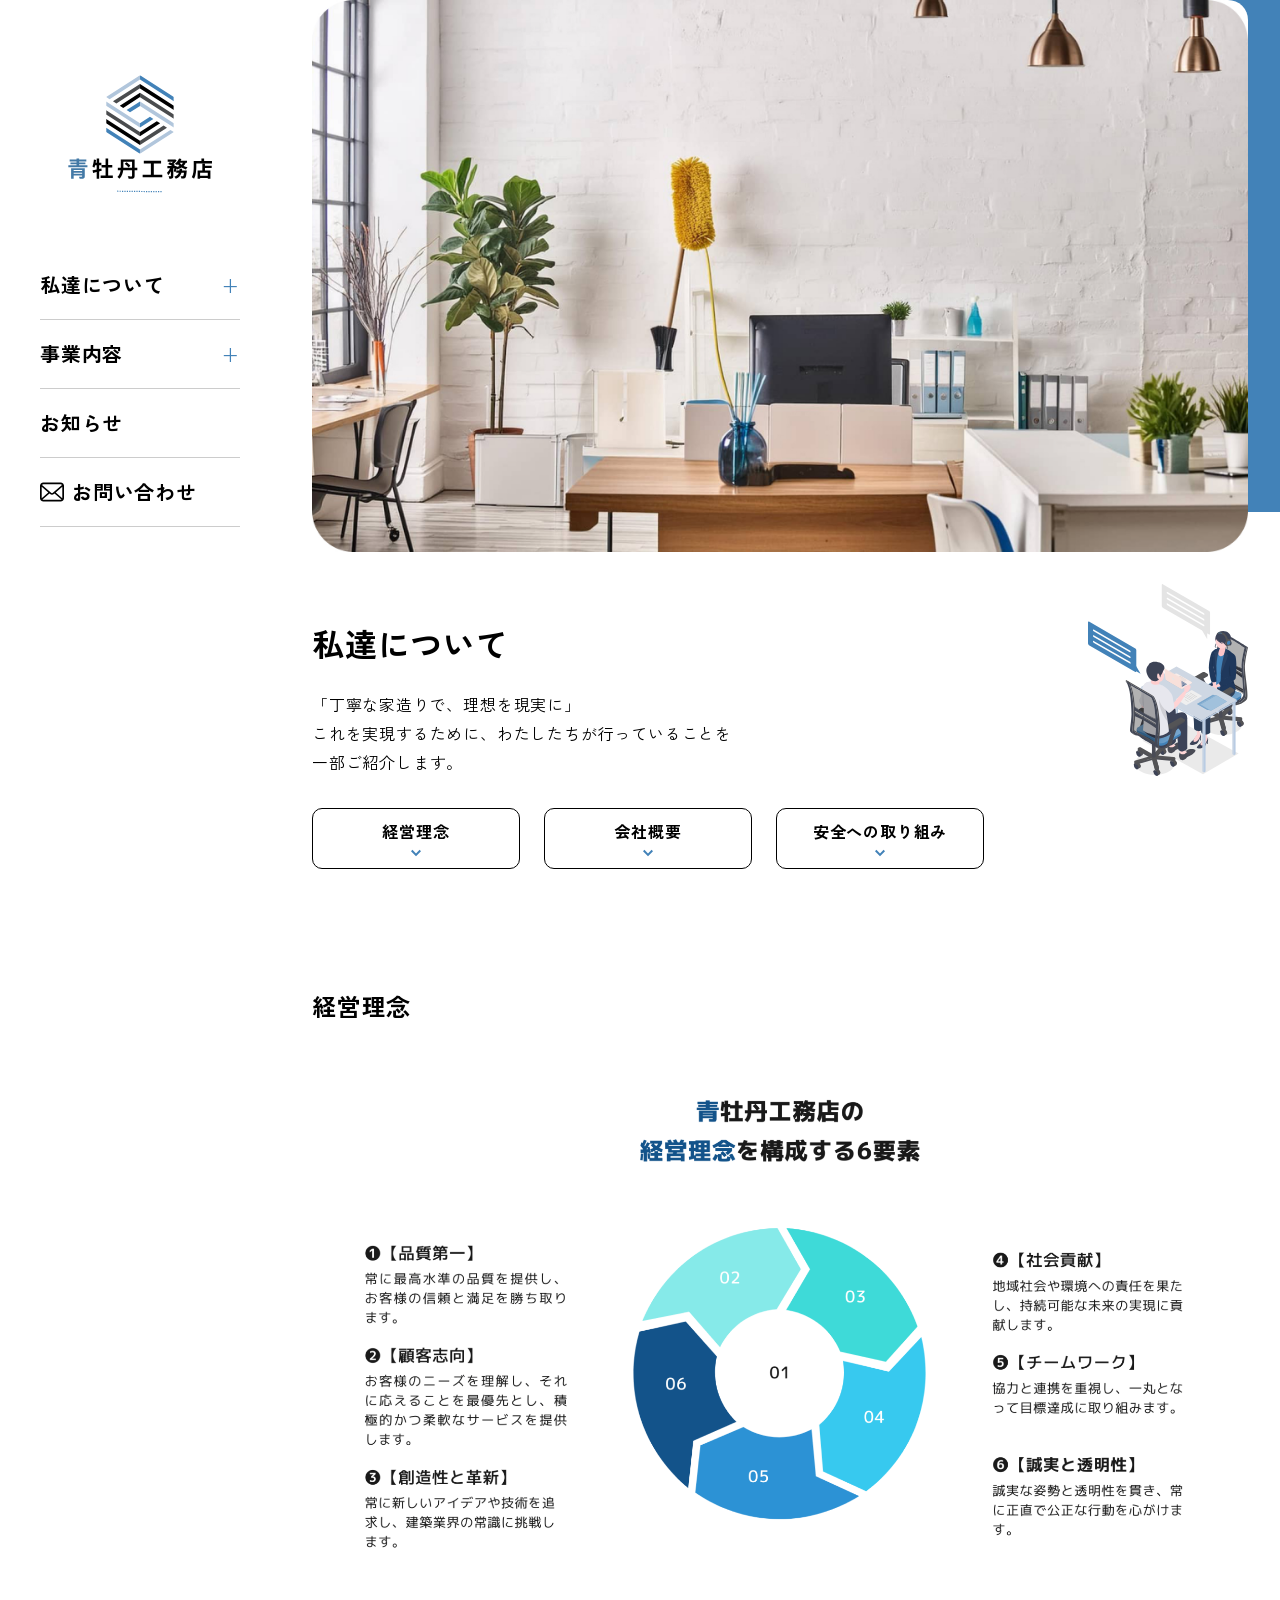
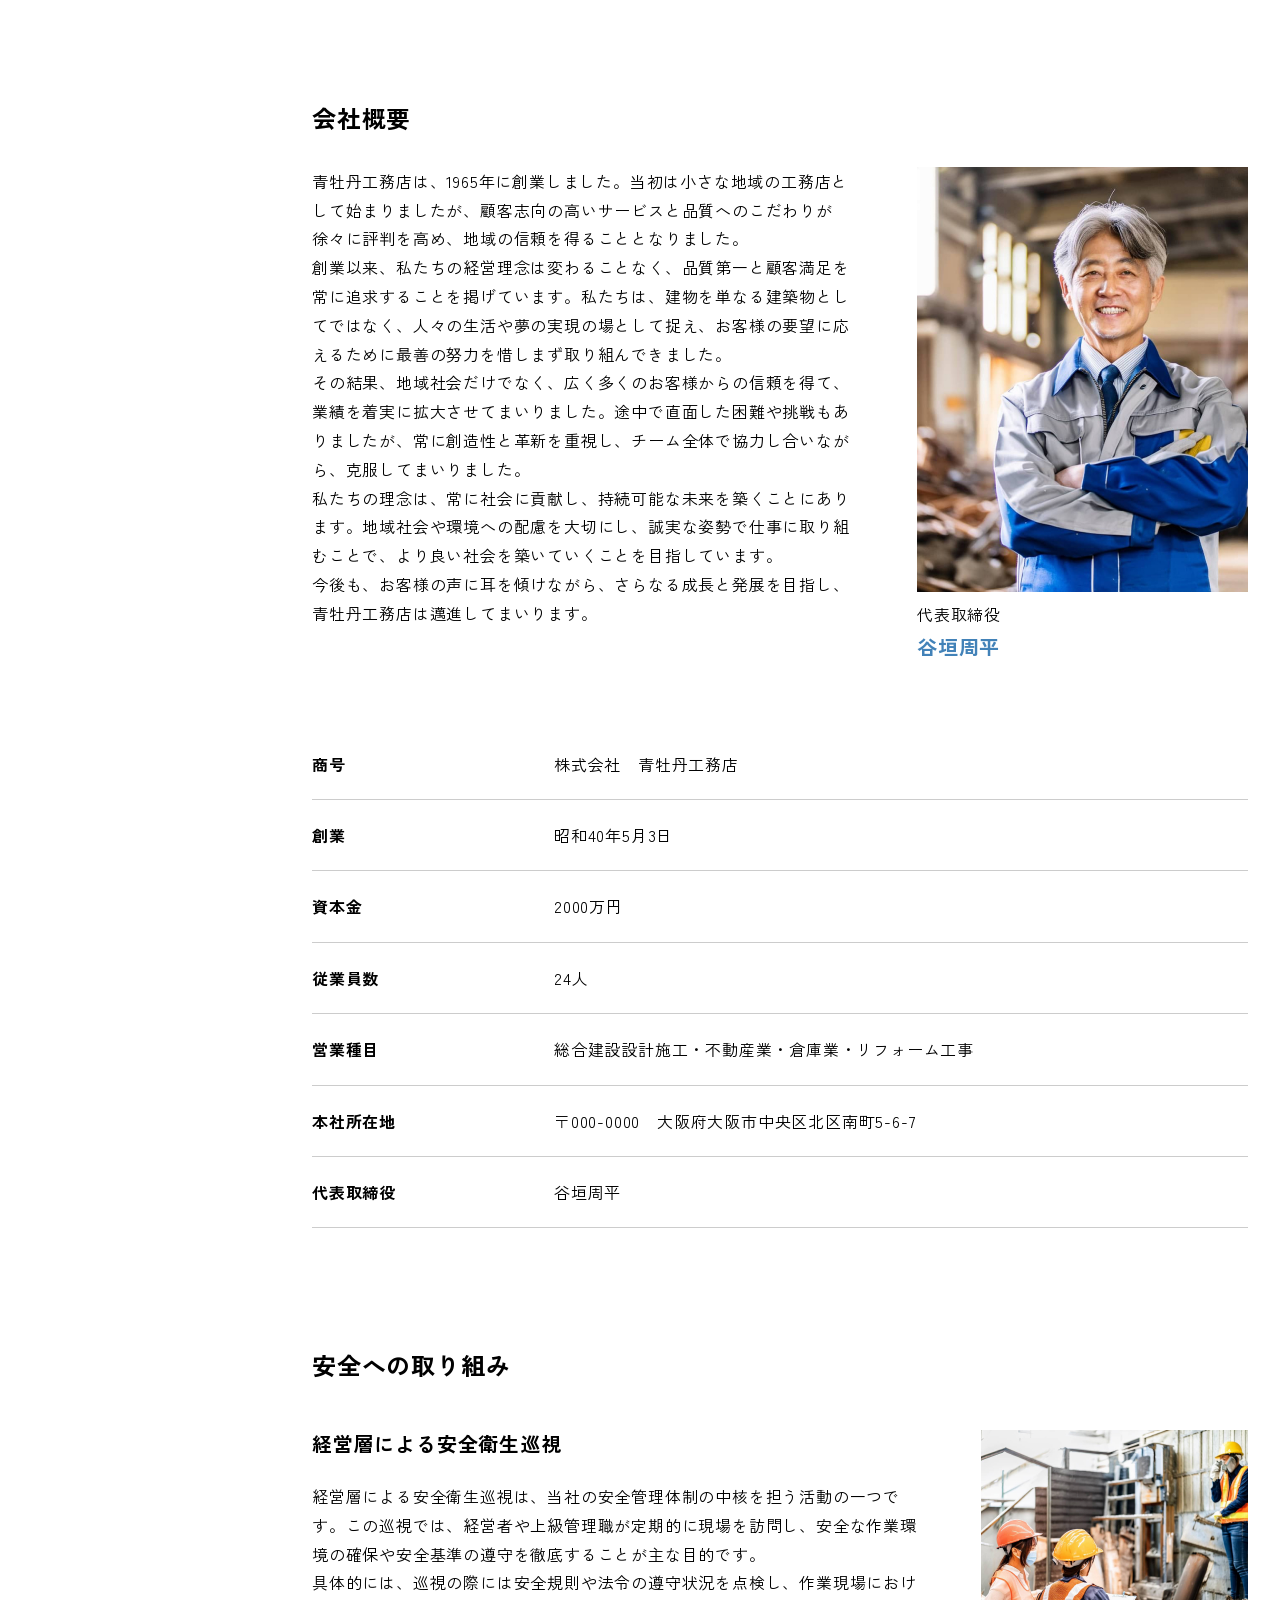
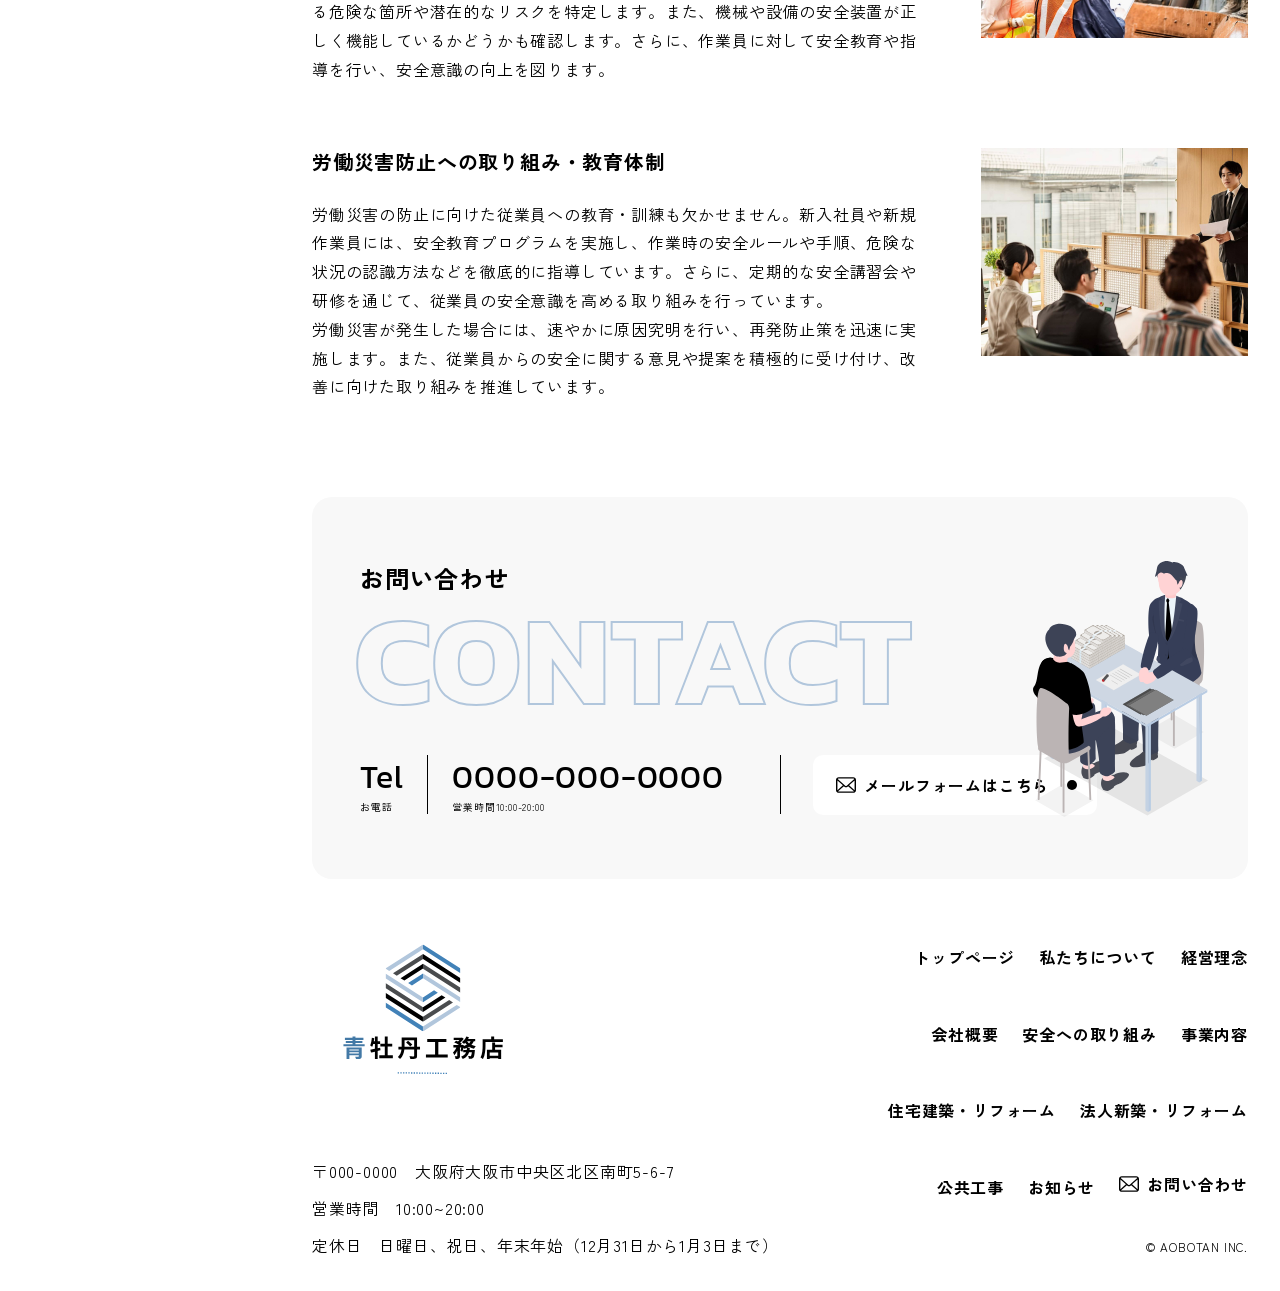
==== about/index.html @ f585ed4a "下層ページ実装: 私達について・事業内容・お問い合わせフォーム・送信完了 Co-Authored-By: Claude Fable 5 <noreply@anthropic.com>" ====
<!DOCTYPE html>
<html lang="ja">
  <head>
    <meta charset="UTF-8" />
    <meta name="viewport" content="width=device-width, initial-scale=1.0" />
    <meta name="robots" content="noindex" />
    <title>私達について | 青牡丹工務店</title>
    <meta
      name="description"
      content="青牡丹工務店の経営理念・会社概要・安全への取り組みをご紹介します。丁寧な家造りで、理想を現実にするために私たちが行っていることをお伝えします。"
    />
    <link rel="icon" href="../assets/favicon/favicon.png" />
    <link rel="preconnect" href="https://fonts.googleapis.com" />
    <link rel="preconnect" href="https://fonts.gstatic.com" crossorigin />
    <link
      href="https://fonts.googleapis.com/css2?family=Kanit:wght@400;700&family=Zen+Kaku+Gothic+New:wght@400;700&display=swap"
      rel="stylesheet"
    />
    <link rel="stylesheet" href="../css/style.css" />
    <script src="../js/main.js" defer></script>
  </head>
  <body>
    <header class="l-sidebar">
      <p class="l-sidebar__logo">
        <a href="../">
          <img src="../assets/svg/logo.svg" alt="青牡丹工務店" width="200" height="121" />
        </a>
      </p>
      <button
        class="l-sidebar__menu-button js-toggle-menu u-sp-only"
        type="button"
        aria-expanded="false"
        aria-controls="global-nav"
        aria-label="メニューを開閉する"
      >
        <span class="l-sidebar__menu-icon"></span>
      </button>
      <nav class="c-global-nav js-global-nav" id="global-nav" aria-label="サイト内ナビゲーション">
        <ul class="c-global-nav__list">
          <li class="c-global-nav__group u-sp-only">
            <a class="c-global-nav__parent" href="../">トップページ</a>
          </li>
          <li class="c-global-nav__group c-global-nav__group--has-sub">
            <a class="c-global-nav__parent" href="../about/">私達について</a>
            <ul class="c-global-nav__sub">
              <li><a class="c-global-nav__link" href="../about/#philosophy">経営理念</a></li>
              <li><a class="c-global-nav__link" href="../about/#company">会社概要</a></li>
              <li><a class="c-global-nav__link" href="../about/#safety">安全への取り組み</a></li>
            </ul>
          </li>
          <li class="c-global-nav__group c-global-nav__group--has-sub">
            <a class="c-global-nav__parent" href="../service/">事業内容</a>
            <ul class="c-global-nav__sub">
              <li><a class="c-global-nav__link" href="../service/#housing">住宅建築・リフォーム</a></li>
              <li><a class="c-global-nav__link" href="../service/#corporate">法人新築・リフォーム</a></li>
              <li><a class="c-global-nav__link" href="../service/#public">公共工事</a></li>
            </ul>
          </li>
          <li class="c-global-nav__group">
            <a class="c-global-nav__parent" href="../#news">お知らせ</a>
          </li>
          <li class="c-global-nav__group">
            <a class="c-global-nav__parent" href="../contact/">
              <img src="../assets/svg/icon-mail.svg" alt="" width="24" height="24" />
              お問い合わせ
            </a>
          </li>
        </ul>
        <p class="c-global-nav__copyright">© AOBOTAN INC.</p>
      </nav>
    </header>

    <main class="l-main">
      <div class="c-page-header">
        <div class="l-container">
          <img
            class="c-page-header__hero"
            src="../assets/img/about-hero.jpg"
            alt="観葉植物のある明るいオフィス"
            width="2240"
            height="1322"
          />
          <div class="c-heading-row u-mt-lg">
            <div>
              <h1 class="c-page-header__title">私達について</h1>
              <p class="c-page-header__lead u-max-w-md">
                「丁寧な家造りで、理想を現実に」<br />
                これを実現するために、わたしたちが行っていることを一部ご紹介します。
              </p>
            </div>
            <img
              class="c-heading-row__illust"
              src="../assets/svg/illust-hearing.svg"
              alt=""
              width="165"
              height="198"
            />
          </div>
          <ul class="c-page-header__anchors">
            <li>
              <a class="c-anchor-button" href="#philosophy">
                経営理念
                <img class="c-anchor-button__icon" src="../assets/svg/icon-arrow-down.svg" alt="" width="10" height="10" />
              </a>
            </li>
            <li>
              <a class="c-anchor-button" href="#company">
                会社概要
                <img class="c-anchor-button__icon" src="../assets/svg/icon-arrow-down.svg" alt="" width="10" height="10" />
              </a>
            </li>
            <li>
              <a class="c-anchor-button" href="#safety">
                安全への取り組み
                <img class="c-anchor-button__icon" src="../assets/svg/icon-arrow-down.svg" alt="" width="10" height="10" />
              </a>
            </li>
          </ul>
        </div>
      </div>

      <section class="l-section" id="philosophy">
        <div class="l-container">
          <h2 class="c-section-heading">
            <span class="c-section-heading__label">経営理念</span>
          </h2>
          <img
            class="u-mt-lg"
            src="../assets/img/vision.png"
            alt="青牡丹工務店の経営理念を構成する6要素: 品質第一、顧客志向、創造性と革新、社会貢献、チームワーク、誠実と透明性"
            width="1846"
            height="1038"
          />
        </div>
      </section>

      <section class="l-section" id="company">
        <div class="l-container">
          <h2 class="c-section-heading">
            <span class="c-section-heading__label">会社概要</span>
          </h2>
          <div class="c-media-text u-mt-lg">
            <div class="c-media-text__body">
              <p>
                青牡丹工務店は、1965年に創業しました。当初は小さな地域の工務店として始まりましたが、顧客志向の高いサービスと品質へのこだわりが徐々に評判を高め、地域の信頼を得ることとなりました。
              </p>
              <p>
                創業以来、私たちの経営理念は変わることなく、品質第一と顧客満足を常に追求することを掲げています。私たちは、建物を単なる建築物としてではなく、人々の生活や夢の実現の場として捉え、お客様の要望に応えるために最善の努力を惜しまず取り組んできました。
              </p>
              <p>
                その結果、地域社会だけでなく、広く多くのお客様からの信頼を得て、業績を着実に拡大させてまいりました。途中で直面した困難や挑戦もありましたが、常に創造性と革新を重視し、チーム全体で協力し合いながら、克服してまいりました。
              </p>
              <p>
                私たちの理念は、常に社会に貢献し、持続可能な未来を築くことにあります。地域社会や環境への配慮を大切にし、誠実な姿勢で仕事に取り組むことで、より良い社会を築いていくことを目指しています。
              </p>
              <p>
                今後も、お客様の声に耳を傾けながら、さらなる成長と発展を目指し、青牡丹工務店は邁進してまいります。
              </p>
            </div>
            <figure class="c-media-text__media c-media-text__media--lg">
              <img src="../assets/img/ceo.jpg" alt="作業着姿で腕を組む代表取締役" width="662" height="850" />
              <figcaption class="c-media-text__caption">
                代表取締役
                <span class="c-media-text__caption-name">谷垣周平</span>
              </figcaption>
            </figure>
          </div>
          <table class="c-info-table u-mt-2xl">
            <tbody>
              <tr>
                <th>商号</th>
                <td>株式会社　青牡丹工務店</td>
              </tr>
              <tr>
                <th>創業</th>
                <td>昭和40年5月3日</td>
              </tr>
              <tr>
                <th>資本金</th>
                <td>2000万円</td>
              </tr>
              <tr>
                <th>従業員数</th>
                <td>24人</td>
              </tr>
              <tr>
                <th>営業種目</th>
                <td>総合建設設計施工・不動産業・倉庫業・リフォーム工事</td>
              </tr>
              <tr>
                <th>本社所在地</th>
                <td>〒000-0000　大阪府大阪市中央区北区南町5-6-7</td>
              </tr>
              <tr>
                <th>代表取締役</th>
                <td>谷垣周平</td>
              </tr>
            </tbody>
          </table>
        </div>
      </section>

      <section class="l-section" id="safety">
        <div class="l-container">
          <h2 class="c-section-heading">
            <span class="c-section-heading__label">安全への取り組み</span>
          </h2>
          <div class="c-media-text u-mt-xl">
            <div class="c-media-text__body">
              <h3 class="c-media-text__title">経営層による安全衛生巡視</h3>
              <p>
                経営層による安全衛生巡視は、当社の安全管理体制の中核を担う活動の一つです。この巡視では、経営者や上級管理職が定期的に現場を訪問し、安全な作業環境の確保や安全基準の遵守を徹底することが主な目的です。
              </p>
              <p>
                具体的には、巡視の際には安全規則や法令の遵守状況を点検し、作業現場における危険な箇所や潜在的なリスクを特定します。また、機械や設備の安全装置が正しく機能しているかどうかも確認します。さらに、作業員に対して安全教育や指導を行い、安全意識の向上を図ります。
              </p>
            </div>
            <img
              class="c-media-text__media c-media-text__media--sm"
              src="../assets/img/safety01.jpg"
              alt="現場で安全確認を行う作業員たち"
              width="534"
              height="416"
            />
          </div>
          <div class="c-media-text u-mt-2xl">
            <div class="c-media-text__body">
              <h3 class="c-media-text__title">労働災害防止への取り組み・教育体制</h3>
              <p>
                労働災害の防止に向けた従業員への教育・訓練も欠かせません。新入社員や新規作業員には、安全教育プログラムを実施し、作業時の安全ルールや手順、危険な状況の認識方法などを徹底的に指導しています。さらに、定期的な安全講習会や研修を通じて、従業員の安全意識を高める取り組みを行っています。
              </p>
              <p>
                労働災害が発生した場合には、速やかに原因究明を行い、再発防止策を迅速に実施します。また、従業員からの安全に関する意見や提案を積極的に受け付け、改善に向けた取り組みを推進しています。
              </p>
            </div>
            <img
              class="c-media-text__media c-media-text__media--sm"
              src="../assets/img/safety02.jpg"
              alt="研修室で安全教育を受ける従業員"
              width="534"
              height="416"
            />
          </div>
        </div>
      </section>

      <div class="l-container u-mt-3xl">
        <section class="c-contact-banner">
          <h2 class="c-section-heading">
            <span class="c-section-heading__label">お問い合わせ</span>
            <span class="c-section-heading__en" aria-hidden="true">CONTACT</span>
          </h2>
          <div class="c-contact-banner__body">
            <div class="c-tel">
              <div class="c-tel__item">
                <span class="c-tel__label">Tel</span>
                <span class="c-tel__note">お電話</span>
              </div>
              <div class="c-tel__item">
                <a class="c-tel__number" href="tel:0000000000">0000-000-0000</a>
                <span class="c-tel__note">営業時間10:00-20:00</span>
              </div>
            </div>
            <a class="c-button c-button--mail" href="../contact/">
              <img class="c-button__icon" src="../assets/svg/icon-mail.svg" alt="" width="20" height="20" />
              メールフォームはこちら
            </a>
          </div>
          <img
            class="c-contact-banner__illust"
            src="../assets/svg/illust-financing.svg"
            alt=""
            width="175"
            height="256"
          />
        </section>
      </div>
    </main>

    <footer class="l-footer">
      <div class="l-footer__inner l-container">
        <p class="l-footer__logo">
          <a href="../">
            <img src="../assets/svg/logo.svg" alt="青牡丹工務店" width="222" height="133" />
          </a>
        </p>
        <nav class="l-footer__nav" aria-label="フッターナビゲーション">
          <ul class="c-footer-nav">
            <li><a class="c-footer-nav__link" href="../">トップページ</a></li>
            <li><a class="c-footer-nav__link" href="../about/">私たちについて</a></li>
            <li><a class="c-footer-nav__link" href="../about/#philosophy">経営理念</a></li>
            <li><a class="c-footer-nav__link" href="../about/#company">会社概要</a></li>
            <li><a class="c-footer-nav__link" href="../about/#safety">安全への取り組み</a></li>
            <li><a class="c-footer-nav__link" href="../service/">事業内容</a></li>
            <li><a class="c-footer-nav__link" href="../service/#housing">住宅建築・リフォーム</a></li>
            <li><a class="c-footer-nav__link" href="../service/#corporate">法人新築・リフォーム</a></li>
            <li><a class="c-footer-nav__link" href="../service/#public">公共工事</a></li>
            <li><a class="c-footer-nav__link" href="../#news">お知らせ</a></li>
            <li>
              <a class="c-footer-nav__link" href="../contact/">
                <img src="../assets/svg/icon-mail.svg" alt="" width="20" height="20" />
                お問い合わせ
              </a>
            </li>
          </ul>
        </nav>
        <address class="l-footer__info">
          <p>〒000-0000　大阪府大阪市中央区北区南町5-6-7</p>
          <p>営業時間　10:00~20:00</p>
          <p>定休日　日曜日、祝日、年末年始（12月31日から1月3日まで）</p>
        </address>
        <p class="l-footer__copyright"><small>© AOBOTAN INC.</small></p>
      </div>
    </footer>
  </body>
</html>
---- css/style.css ----
/* ==========================================================================
   style.css
   軽量FLOCSS: Foundation → Layout → Object(Component → Utility) の順で読み込む
   Componentファイルは実装時に追加する
   ========================================================================== */

/* Foundation */
@import url("foundation/_reset.css");
@import url("foundation/_variables.css");
@import url("foundation/_base.css");

/* Layout */
@import url("layout/_sidebar.css");
@import url("layout/_footer.css");
@import url("layout/_section.css");

/* Object: Component */
@import url("object/component/_global-nav.css");
@import url("object/component/_footer-nav.css");
@import url("object/component/_button.css");
@import url("object/component/_section-heading.css");
@import url("object/component/_heading-row.css");
@import url("object/component/_tel.css");
@import url("object/component/_contact-banner.css");
@import url("object/component/_fv.css");
@import url("object/component/_slider.css");
@import url("object/component/_service-block.css");
@import url("object/component/_tag.css");
@import url("object/component/_news-item.css");
@import url("object/component/_modal.css");
@import url("object/component/_loading.css");
@import url("object/component/_page-header.css");
@import url("object/component/_anchor-button.css");
@import url("object/component/_media-text.css");
@import url("object/component/_info-table.css");
@import url("object/component/_service-detail.css");
@import url("object/component/_works-card.css");
@import url("object/component/_step.css");
@import url("object/component/_form.css");

/* Object: Utility */
@import url("object/utility/_spacing.css");
@import url("object/utility/_text.css");
@import url("object/utility/_display.css");
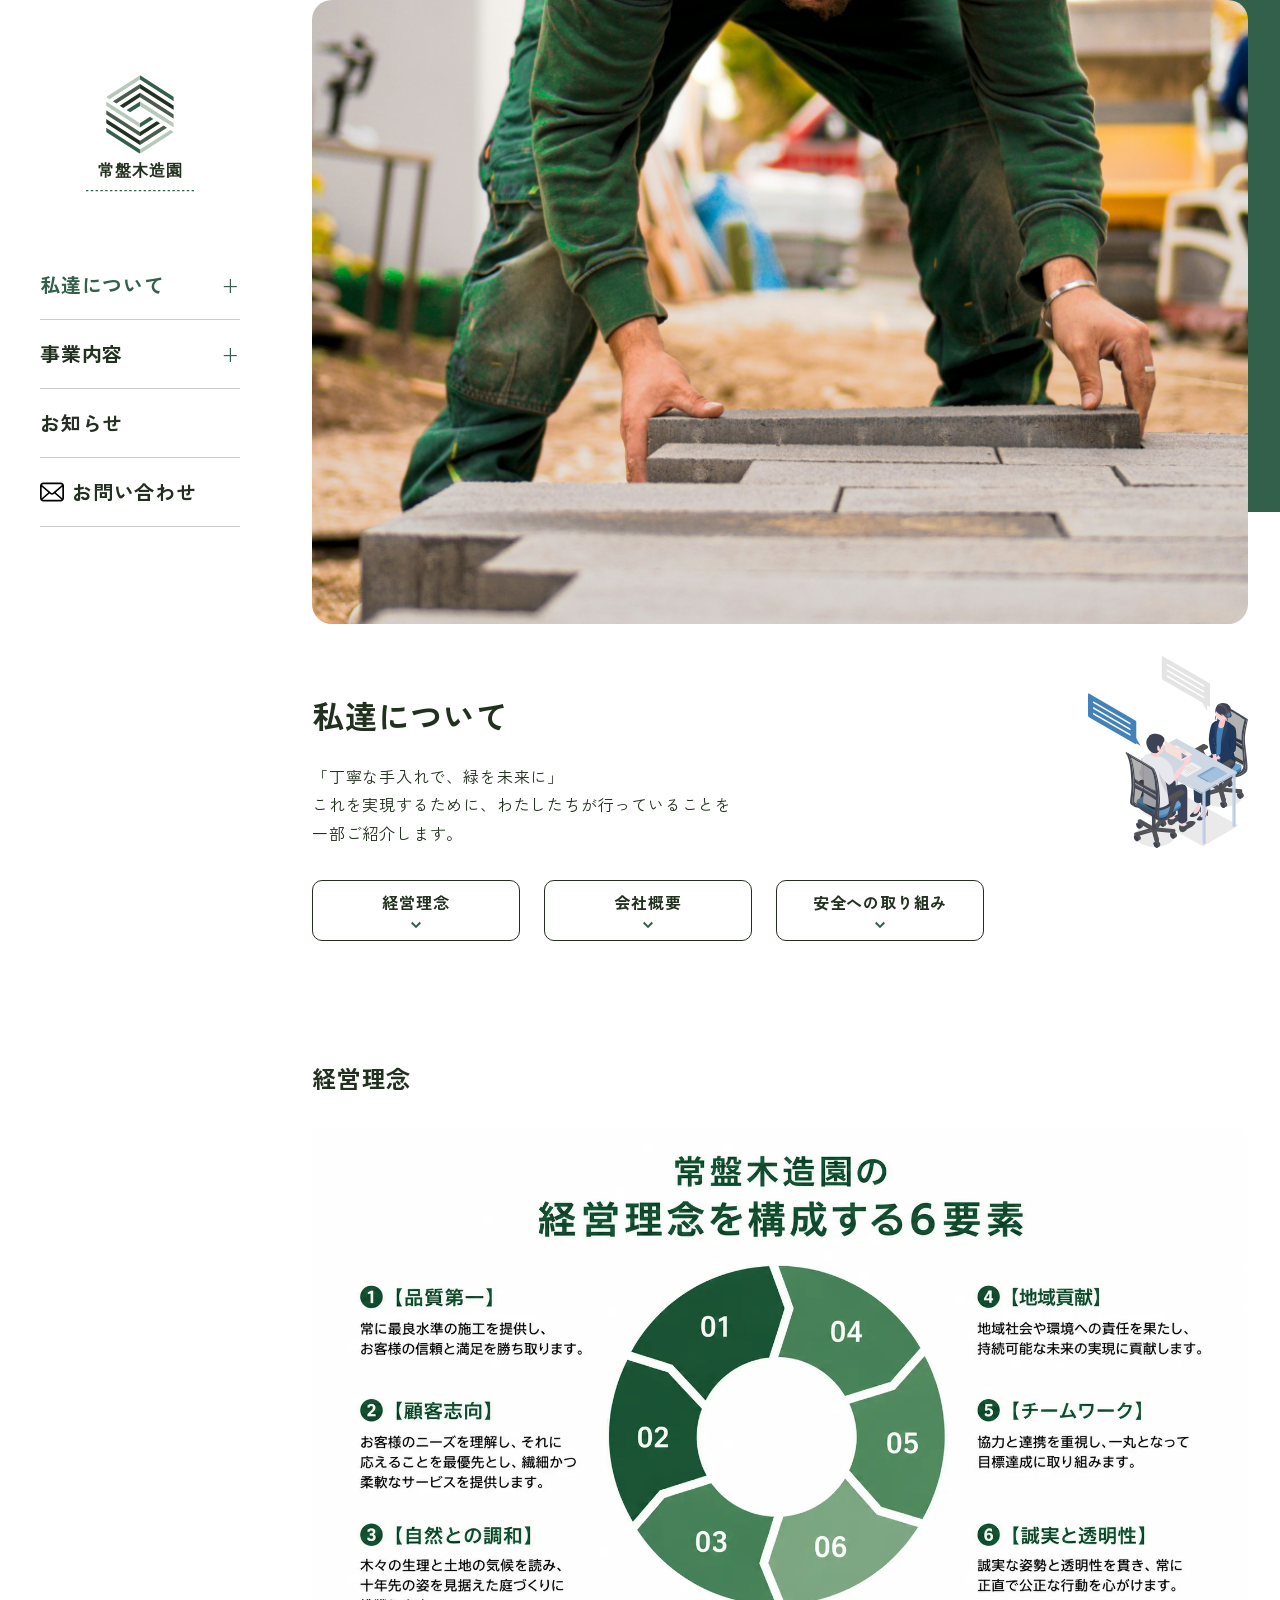
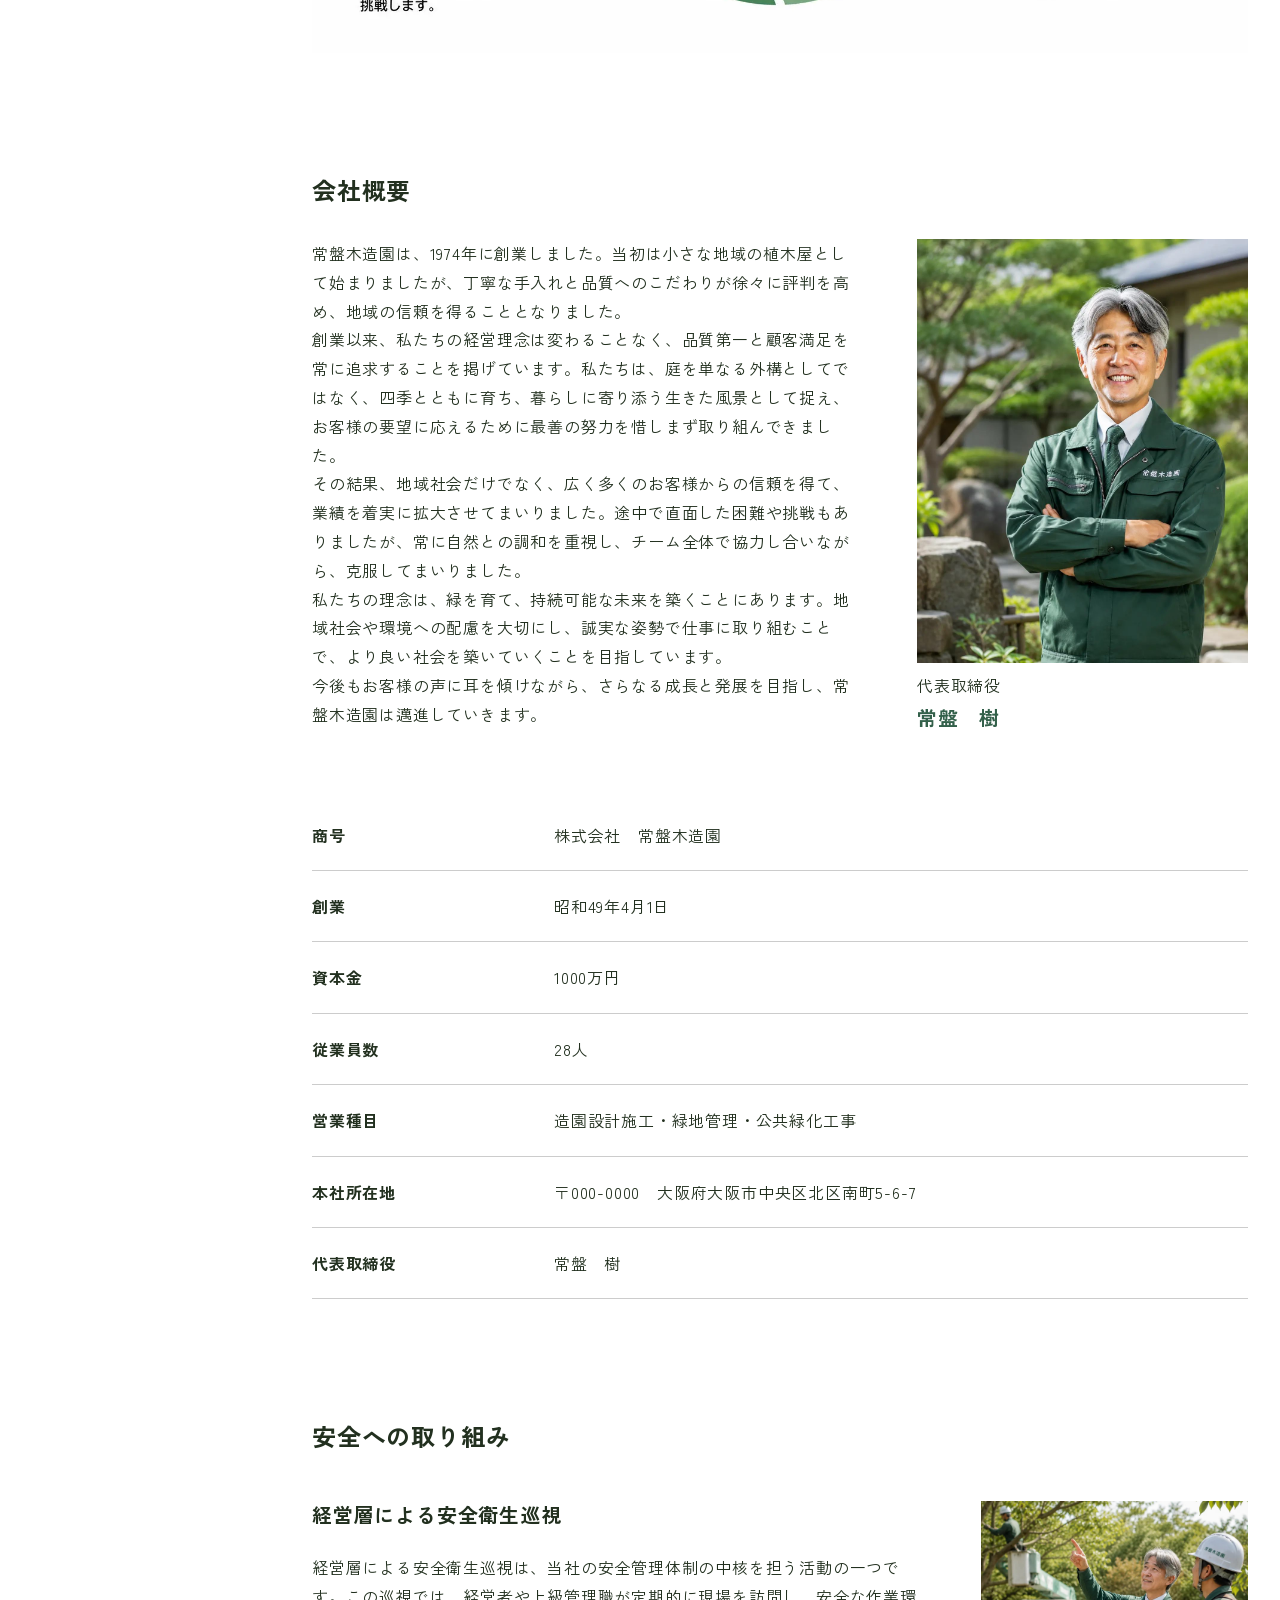
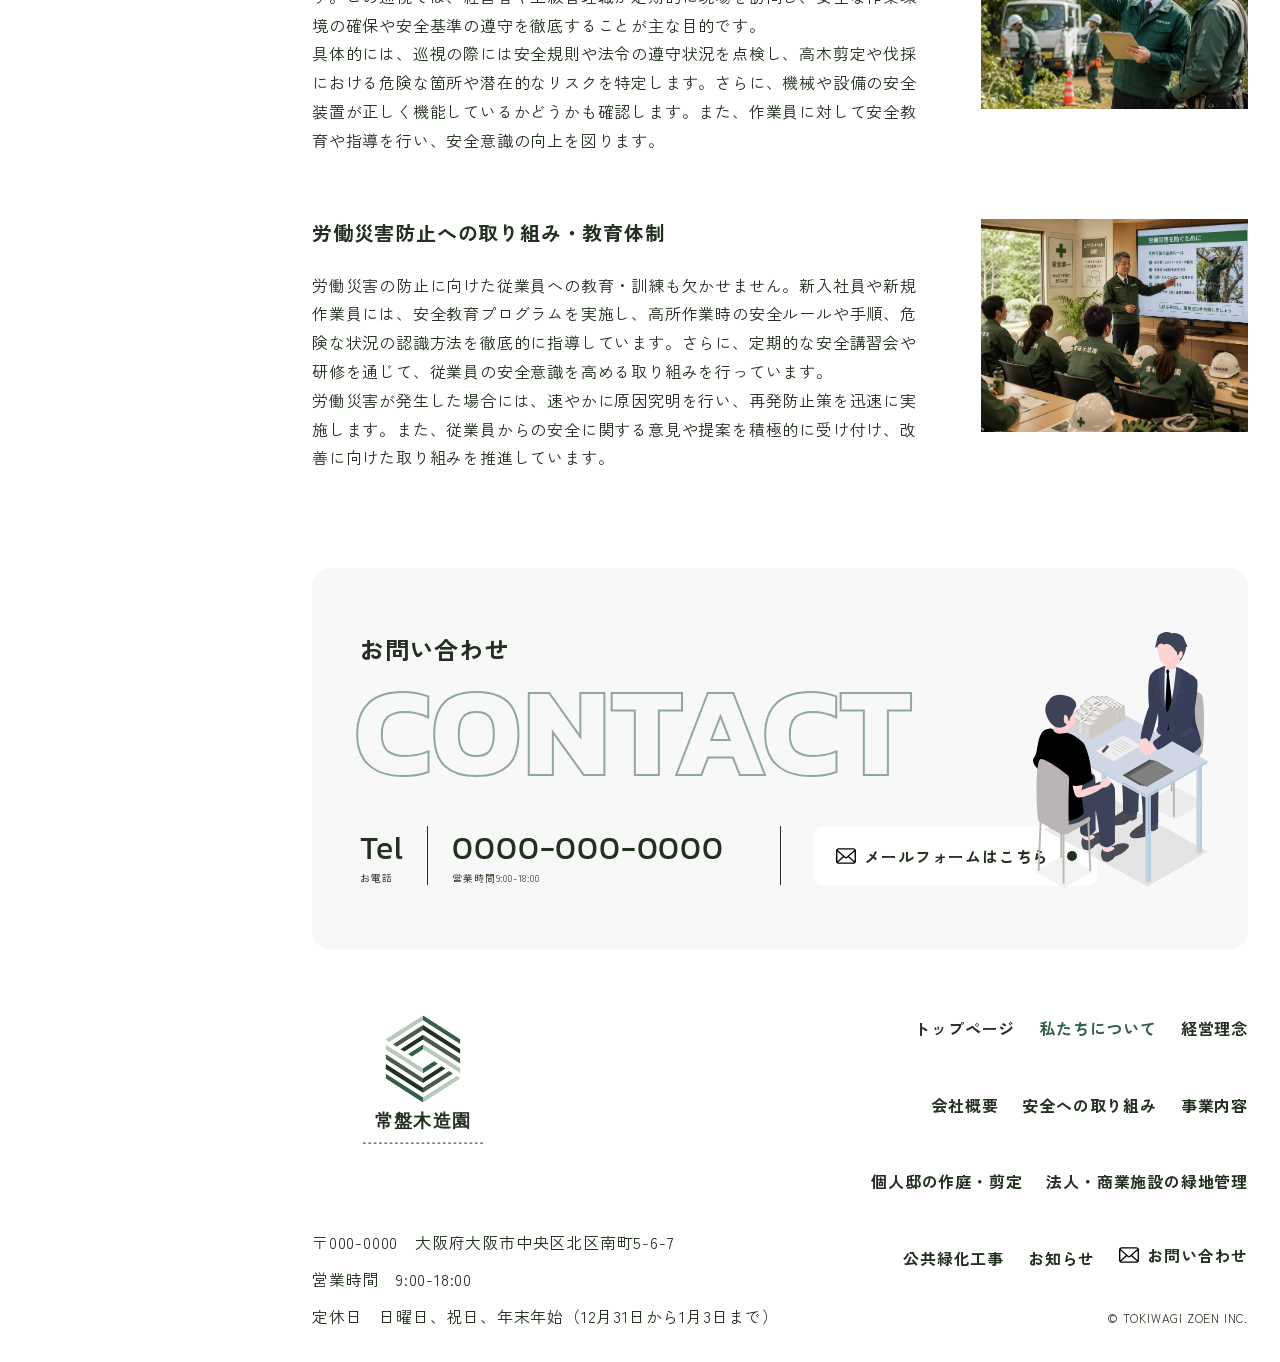
==== commit 6b5ef1cc: "造園会社サイトへのリブランド・SPナビ描画修正・Active状態対応 - コンテンツ・画像・カラートークンを工務店から造園会社(常盤木造園)向けに全面差し替え - SPハンバーガーボタンの背景描画対策" ====
--- a/about/index.html
+++ b/about/index.html
@@ -4,12 +4,13 @@
     <meta charset="UTF-8" />
     <meta name="viewport" content="width=device-width, initial-scale=1.0" />
     <meta name="robots" content="noindex" />
-    <title>私達について | 青牡丹工務店</title>
+    <title>私達について | 常盤木造園</title>
     <meta
       name="description"
-      content="青牡丹工務店の経営理念・会社概要・安全への取り組みをご紹介します。丁寧な家造りで、理想を現実にするために私たちが行っていることをお伝えします。"
+      content="常盤木造園の経営理念・会社概要・安全への取り組みをご紹介します。丁寧な手入れで、緑を未来につなぐために私たちが行っていることをお伝えします。"
     />
-    <link rel="icon" href="../assets/favicon/favicon.png" />
+    <link rel="icon" type="image/svg+xml" href="../assets/favicon/favicon.svg" />
+    <link rel="icon" type="image/png" href="../assets/favicon/favicon.png" />
     <link rel="preconnect" href="https://fonts.googleapis.com" />
     <link rel="preconnect" href="https://fonts.gstatic.com" crossorigin />
     <link
@@ -23,7 +24,7 @@
     <header class="l-sidebar">
       <p class="l-sidebar__logo">
         <a href="../">
-          <img src="../assets/svg/logo.svg" alt="青牡丹工務店" width="200" height="121" />
+          <img src="../assets/svg/logo.svg" alt="常盤木造園" width="200" height="121" />
         </a>
       </p>
       <button
@@ -41,7 +42,7 @@
             <a class="c-global-nav__parent" href="../">トップページ</a>
           </li>
           <li class="c-global-nav__group c-global-nav__group--has-sub">
-            <a class="c-global-nav__parent" href="../about/">私達について</a>
+            <a class="c-global-nav__parent" href="../about/" aria-current="page">私達について</a>
             <ul class="c-global-nav__sub">
               <li><a class="c-global-nav__link" href="../about/#philosophy">経営理念</a></li>
               <li><a class="c-global-nav__link" href="../about/#company">会社概要</a></li>
@@ -51,9 +52,9 @@
           <li class="c-global-nav__group c-global-nav__group--has-sub">
             <a class="c-global-nav__parent" href="../service/">事業内容</a>
             <ul class="c-global-nav__sub">
-              <li><a class="c-global-nav__link" href="../service/#housing">住宅建築・リフォーム</a></li>
-              <li><a class="c-global-nav__link" href="../service/#corporate">法人新築・リフォーム</a></li>
-              <li><a class="c-global-nav__link" href="../service/#public">公共工事</a></li>
+              <li><a class="c-global-nav__link" href="../service/#housing">個人邸の作庭・剪定</a></li>
+              <li><a class="c-global-nav__link" href="../service/#corporate">法人・商業施設の緑地管理</a></li>
+              <li><a class="c-global-nav__link" href="../service/#public">公共緑化工事</a></li>
             </ul>
           </li>
           <li class="c-global-nav__group">
@@ -66,7 +67,7 @@
             </a>
           </li>
         </ul>
-        <p class="c-global-nav__copyright">© AOBOTAN INC.</p>
+        <p class="c-global-nav__copyright">© TOKIWAGI ZOEN INC.</p>
       </nav>
     </header>
 
@@ -76,7 +77,7 @@
           <img
             class="c-page-header__hero"
             src="../assets/img/about-hero.jpg"
-            alt="観葉植物のある明るいオフィス"
+            alt="緑豊かな庭園を見上げる庭師"
             width="2240"
             height="1322"
           />
@@ -84,7 +85,7 @@
             <div>
               <h1 class="c-page-header__title">私達について</h1>
               <p class="c-page-header__lead u-max-w-md">
-                「丁寧な家造りで、理想を現実に」<br />
+                「丁寧な手入れで、緑を未来に」<br />
                 これを実現するために、わたしたちが行っていることを一部ご紹介します。
               </p>
             </div>
@@ -127,7 +128,7 @@
           <img
             class="u-mt-lg"
             src="../assets/img/vision.png"
-            alt="青牡丹工務店の経営理念を構成する6要素: 品質第一、顧客志向、創造性と革新、社会貢献、チームワーク、誠実と透明性"
+            alt="常盤木造園の経営理念を構成する6要素: 品質第一、顧客志向、自然との調和、地域貢献、チームワーク、誠実と透明性"
             width="1846"
             height="1038"
           />
@@ -142,26 +143,26 @@
           <div class="c-media-text u-mt-lg">
             <div class="c-media-text__body">
               <p>
-                青牡丹工務店は、1965年に創業しました。当初は小さな地域の工務店として始まりましたが、顧客志向の高いサービスと品質へのこだわりが徐々に評判を高め、地域の信頼を得ることとなりました。
-              </p>
-              <p>
-                創業以来、私たちの経営理念は変わることなく、品質第一と顧客満足を常に追求することを掲げています。私たちは、建物を単なる建築物としてではなく、人々の生活や夢の実現の場として捉え、お客様の要望に応えるために最善の努力を惜しまず取り組んできました。
-              </p>
-              <p>
-                その結果、地域社会だけでなく、広く多くのお客様からの信頼を得て、業績を着実に拡大させてまいりました。途中で直面した困難や挑戦もありましたが、常に創造性と革新を重視し、チーム全体で協力し合いながら、克服してまいりました。
-              </p>
-              <p>
-                私たちの理念は、常に社会に貢献し、持続可能な未来を築くことにあります。地域社会や環境への配慮を大切にし、誠実な姿勢で仕事に取り組むことで、より良い社会を築いていくことを目指しています。
-              </p>
-              <p>
-                今後も、お客様の声に耳を傾けながら、さらなる成長と発展を目指し、青牡丹工務店は邁進してまいります。
+                常盤木造園は、1974年に創業しました。当初は小さな地域の植木屋として始まりましたが、丁寧な手入れと品質へのこだわりが徐々に評判を高め、地域の信頼を得ることとなりました。
+              </p>
+              <p>
+                創業以来、私たちの経営理念は変わることなく、品質第一と顧客満足を常に追求することを掲げています。私たちは、庭を単なる外構としてではなく、四季とともに育ち、暮らしに寄り添う生きた風景として捉え、お客様の要望に応えるために最善の努力を惜しまず取り組んできました。
+              </p>
+              <p>
+                その結果、地域社会だけでなく、広く多くのお客様からの信頼を得て、業績を着実に拡大させてまいりました。途中で直面した困難や挑戦もありましたが、常に自然との調和を重視し、チーム全体で協力し合いながら、克服してまいりました。
+              </p>
+              <p>
+                私たちの理念は、緑を育て、持続可能な未来を築くことにあります。地域社会や環境への配慮を大切にし、誠実な姿勢で仕事に取り組むことで、より良い社会を築いていくことを目指しています。
+              </p>
+              <p>
+                今後もお客様の声に耳を傾けながら、さらなる成長と発展を目指し、常盤木造園は邁進していきます。
               </p>
             </div>
             <figure class="c-media-text__media c-media-text__media--lg">
               <img src="../assets/img/ceo.jpg" alt="作業着姿で腕を組む代表取締役" width="662" height="850" />
               <figcaption class="c-media-text__caption">
                 代表取締役
-                <span class="c-media-text__caption-name">谷垣周平</span>
+                <span class="c-media-text__caption-name">常盤　樹</span>
               </figcaption>
             </figure>
           </div>
@@ -169,23 +170,23 @@
             <tbody>
               <tr>
                 <th>商号</th>
-                <td>株式会社　青牡丹工務店</td>
+                <td>株式会社　常盤木造園</td>
               </tr>
               <tr>
                 <th>創業</th>
-                <td>昭和40年5月3日</td>
+                <td>昭和49年4月1日</td>
               </tr>
               <tr>
                 <th>資本金</th>
-                <td>2000万円</td>
+                <td>1000万円</td>
               </tr>
               <tr>
                 <th>従業員数</th>
-                <td>24人</td>
+                <td>28人</td>
               </tr>
               <tr>
                 <th>営業種目</th>
-                <td>総合建設設計施工・不動産業・倉庫業・リフォーム工事</td>
+                <td>造園設計施工・緑地管理・公共緑化工事</td>
               </tr>
               <tr>
                 <th>本社所在地</th>
@@ -193,7 +194,7 @@
               </tr>
               <tr>
                 <th>代表取締役</th>
-                <td>谷垣周平</td>
+                <td>常盤　樹</td>
               </tr>
             </tbody>
           </table>
@@ -212,7 +213,7 @@
                 経営層による安全衛生巡視は、当社の安全管理体制の中核を担う活動の一つです。この巡視では、経営者や上級管理職が定期的に現場を訪問し、安全な作業環境の確保や安全基準の遵守を徹底することが主な目的です。
               </p>
               <p>
-                具体的には、巡視の際には安全規則や法令の遵守状況を点検し、作業現場における危険な箇所や潜在的なリスクを特定します。また、機械や設備の安全装置が正しく機能しているかどうかも確認します。さらに、作業員に対して安全教育や指導を行い、安全意識の向上を図ります。
+                具体的には、巡視の際には安全規則や法令の遵守状況を点検し、高木剪定や伐採における危険な箇所や潜在的なリスクを特定します。さらに、機械や設備の安全装置が正しく機能しているかどうかも確認します。また、作業員に対して安全教育や指導を行い、安全意識の向上を図ります。
               </p>
             </div>
             <img
@@ -227,7 +228,7 @@
             <div class="c-media-text__body">
               <h3 class="c-media-text__title">労働災害防止への取り組み・教育体制</h3>
               <p>
-                労働災害の防止に向けた従業員への教育・訓練も欠かせません。新入社員や新規作業員には、安全教育プログラムを実施し、作業時の安全ルールや手順、危険な状況の認識方法などを徹底的に指導しています。さらに、定期的な安全講習会や研修を通じて、従業員の安全意識を高める取り組みを行っています。
+                労働災害の防止に向けた従業員への教育・訓練も欠かせません。新入社員や新規作業員には、安全教育プログラムを実施し、高所作業時の安全ルールや手順、危険な状況の認識方法を徹底的に指導しています。さらに、定期的な安全講習会や研修を通じて、従業員の安全意識を高める取り組みを行っています。
               </p>
               <p>
                 労働災害が発生した場合には、速やかに原因究明を行い、再発防止策を迅速に実施します。また、従業員からの安全に関する意見や提案を積極的に受け付け、改善に向けた取り組みを推進しています。
@@ -258,7 +259,7 @@
               </div>
               <div class="c-tel__item">
                 <a class="c-tel__number" href="tel:0000000000">0000-000-0000</a>
-                <span class="c-tel__note">営業時間10:00-20:00</span>
+                <span class="c-tel__note">営業時間9:00-18:00</span>
               </div>
             </div>
             <a class="c-button c-button--mail" href="../contact/">
@@ -281,20 +282,20 @@
       <div class="l-footer__inner l-container">
         <p class="l-footer__logo">
           <a href="../">
-            <img src="../assets/svg/logo.svg" alt="青牡丹工務店" width="222" height="133" />
+            <img src="../assets/svg/logo.svg" alt="常盤木造園" width="222" height="133" />
           </a>
         </p>
         <nav class="l-footer__nav" aria-label="フッターナビゲーション">
           <ul class="c-footer-nav">
             <li><a class="c-footer-nav__link" href="../">トップページ</a></li>
-            <li><a class="c-footer-nav__link" href="../about/">私たちについて</a></li>
+            <li><a class="c-footer-nav__link" href="../about/" aria-current="page">私たちについて</a></li>
             <li><a class="c-footer-nav__link" href="../about/#philosophy">経営理念</a></li>
             <li><a class="c-footer-nav__link" href="../about/#company">会社概要</a></li>
             <li><a class="c-footer-nav__link" href="../about/#safety">安全への取り組み</a></li>
             <li><a class="c-footer-nav__link" href="../service/">事業内容</a></li>
-            <li><a class="c-footer-nav__link" href="../service/#housing">住宅建築・リフォーム</a></li>
-            <li><a class="c-footer-nav__link" href="../service/#corporate">法人新築・リフォーム</a></li>
-            <li><a class="c-footer-nav__link" href="../service/#public">公共工事</a></li>
+            <li><a class="c-footer-nav__link" href="../service/#housing">個人邸の作庭・剪定</a></li>
+            <li><a class="c-footer-nav__link" href="../service/#corporate">法人・商業施設の緑地管理</a></li>
+            <li><a class="c-footer-nav__link" href="../service/#public">公共緑化工事</a></li>
             <li><a class="c-footer-nav__link" href="../#news">お知らせ</a></li>
             <li>
               <a class="c-footer-nav__link" href="../contact/">
@@ -306,10 +307,10 @@
         </nav>
         <address class="l-footer__info">
           <p>〒000-0000　大阪府大阪市中央区北区南町5-6-7</p>
-          <p>営業時間　10:00~20:00</p>
+          <p>営業時間　9:00-18:00</p>
           <p>定休日　日曜日、祝日、年末年始（12月31日から1月3日まで）</p>
         </address>
-        <p class="l-footer__copyright"><small>© AOBOTAN INC.</small></p>
+        <p class="l-footer__copyright"><small>© TOKIWAGI ZOEN INC.</small></p>
       </div>
     </footer>
   </body>
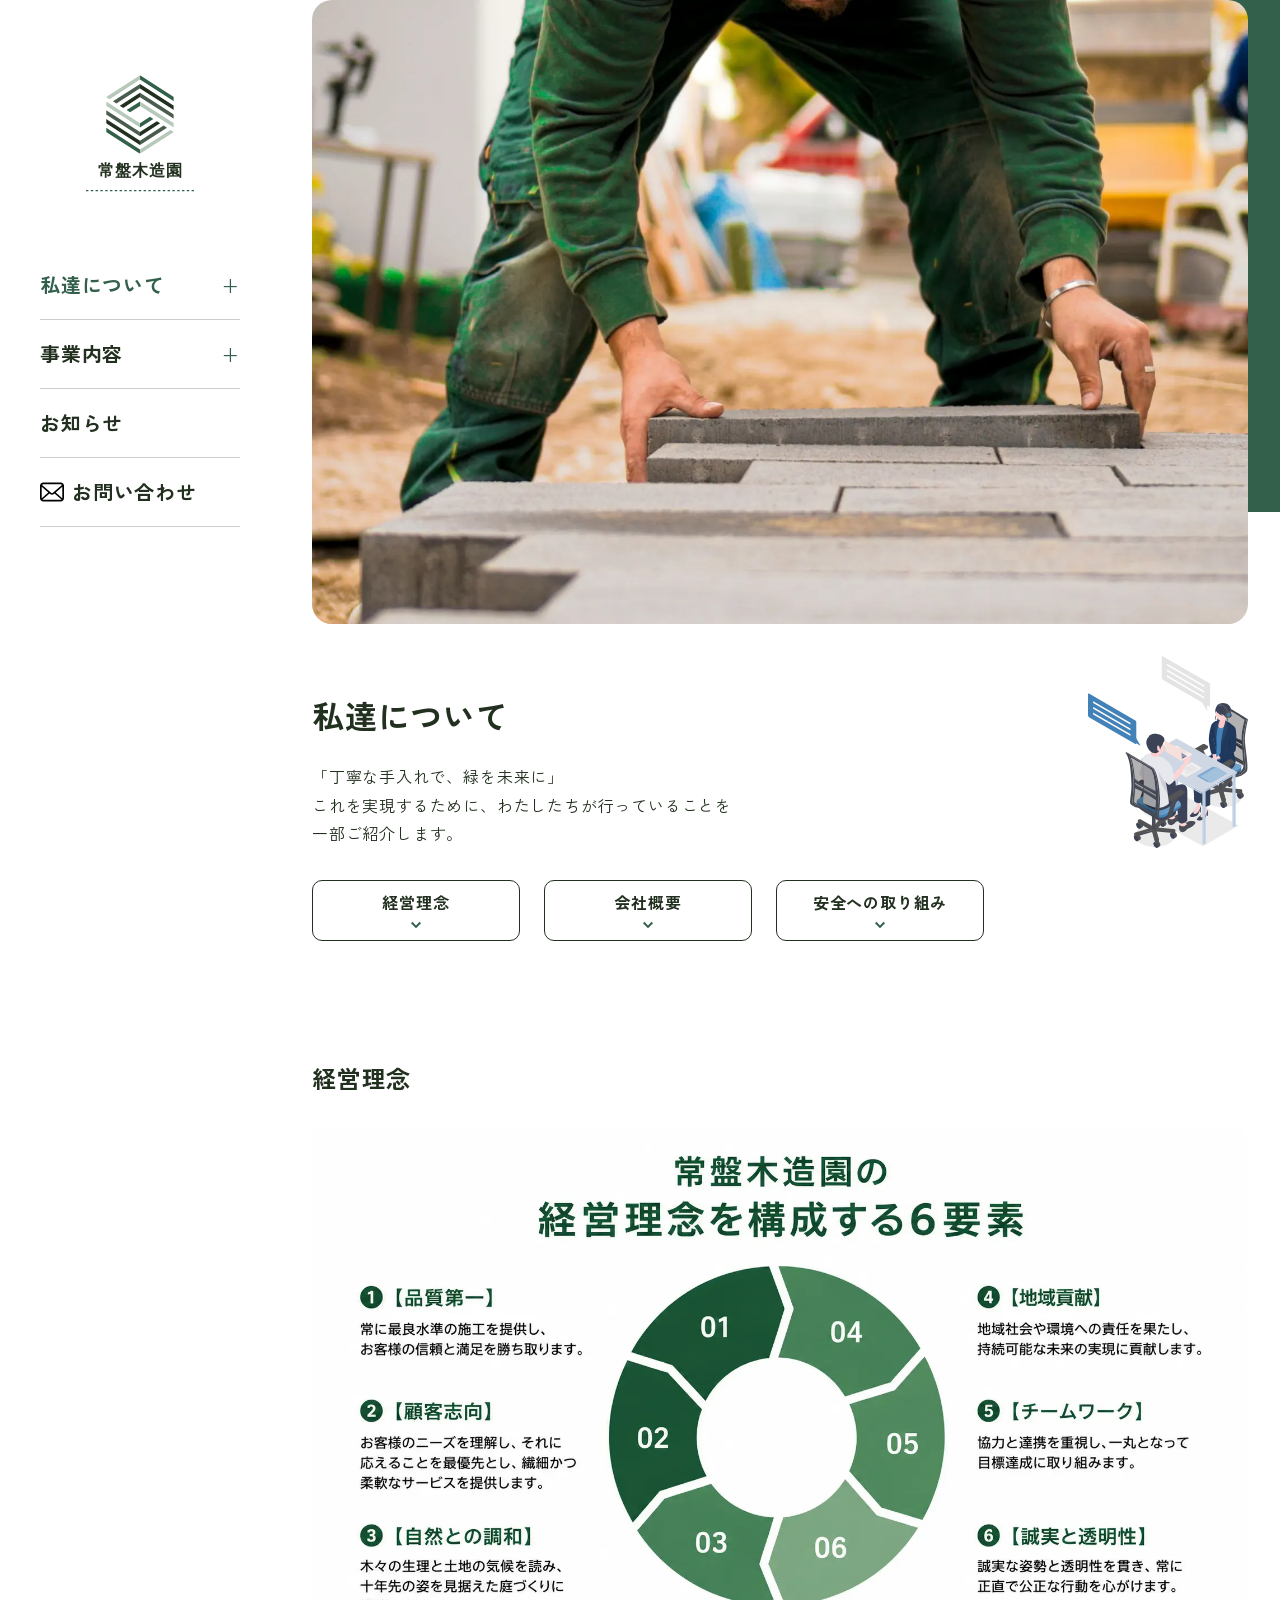
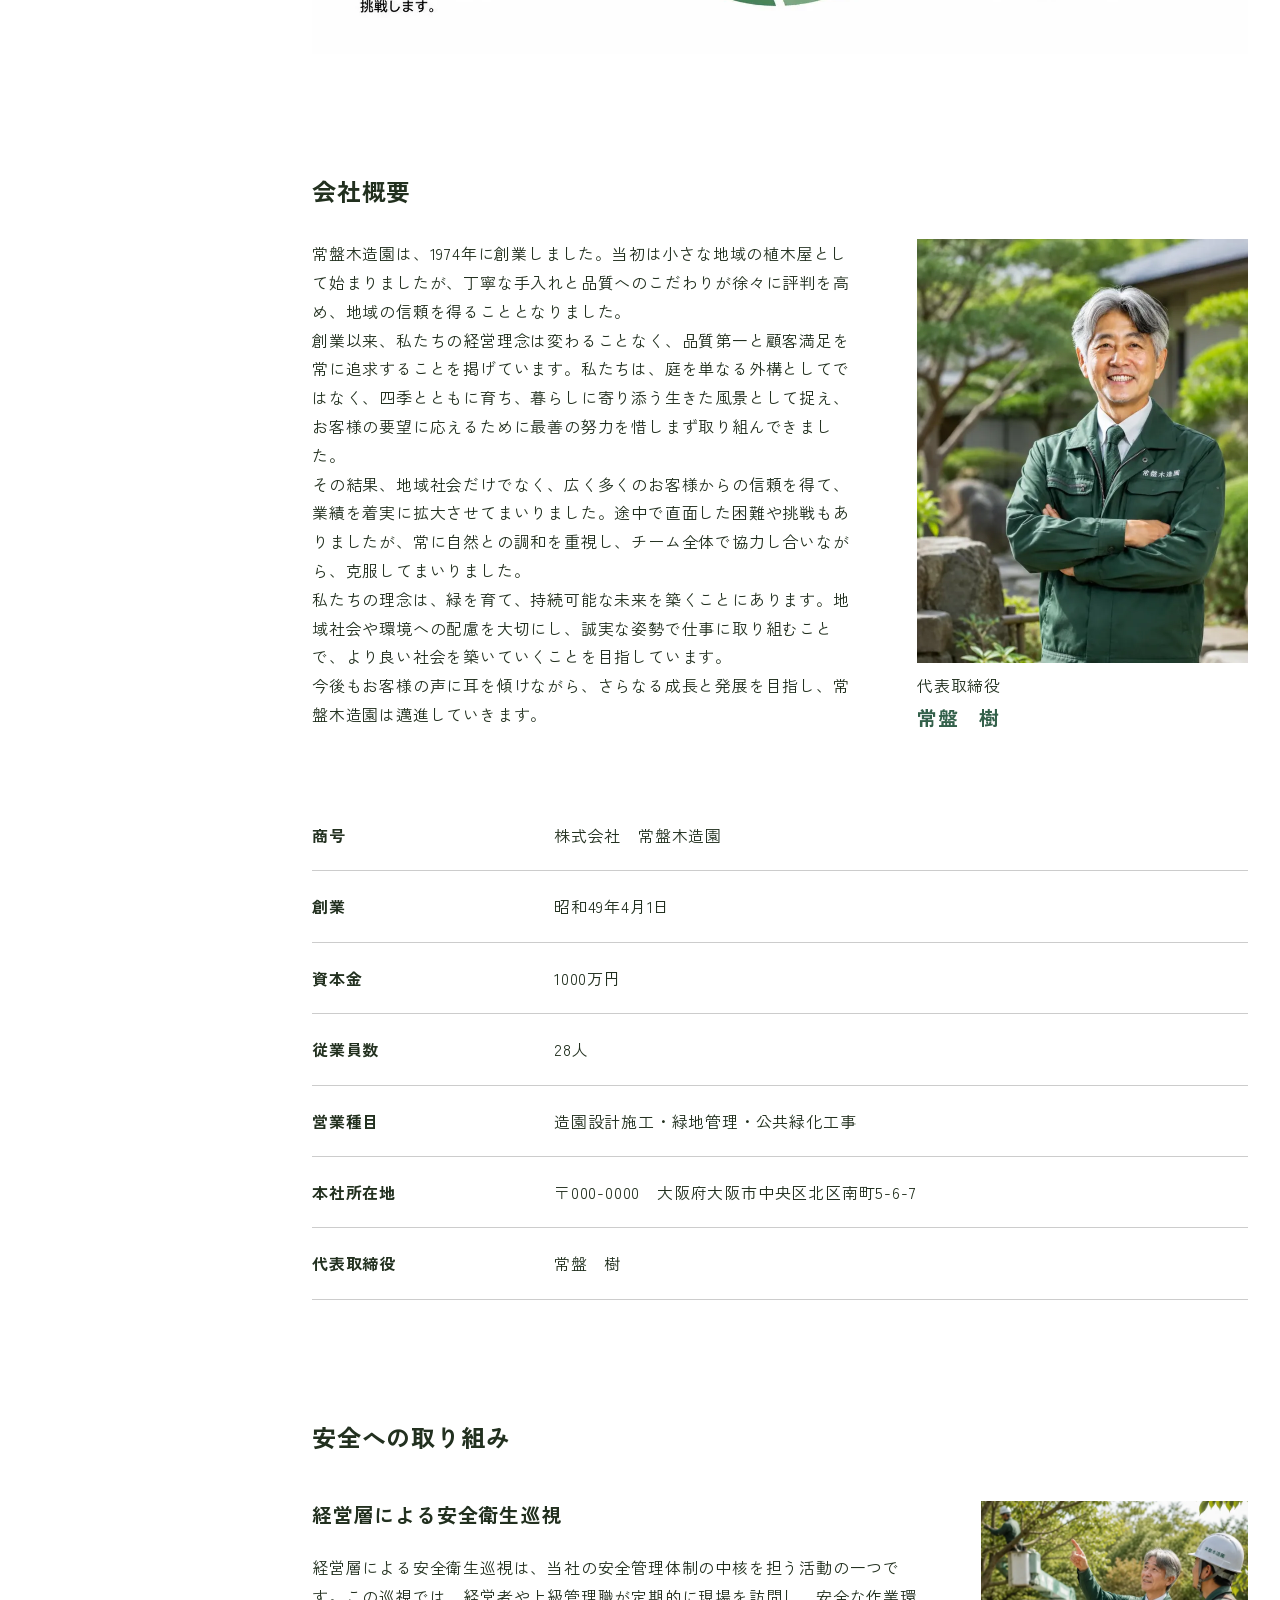
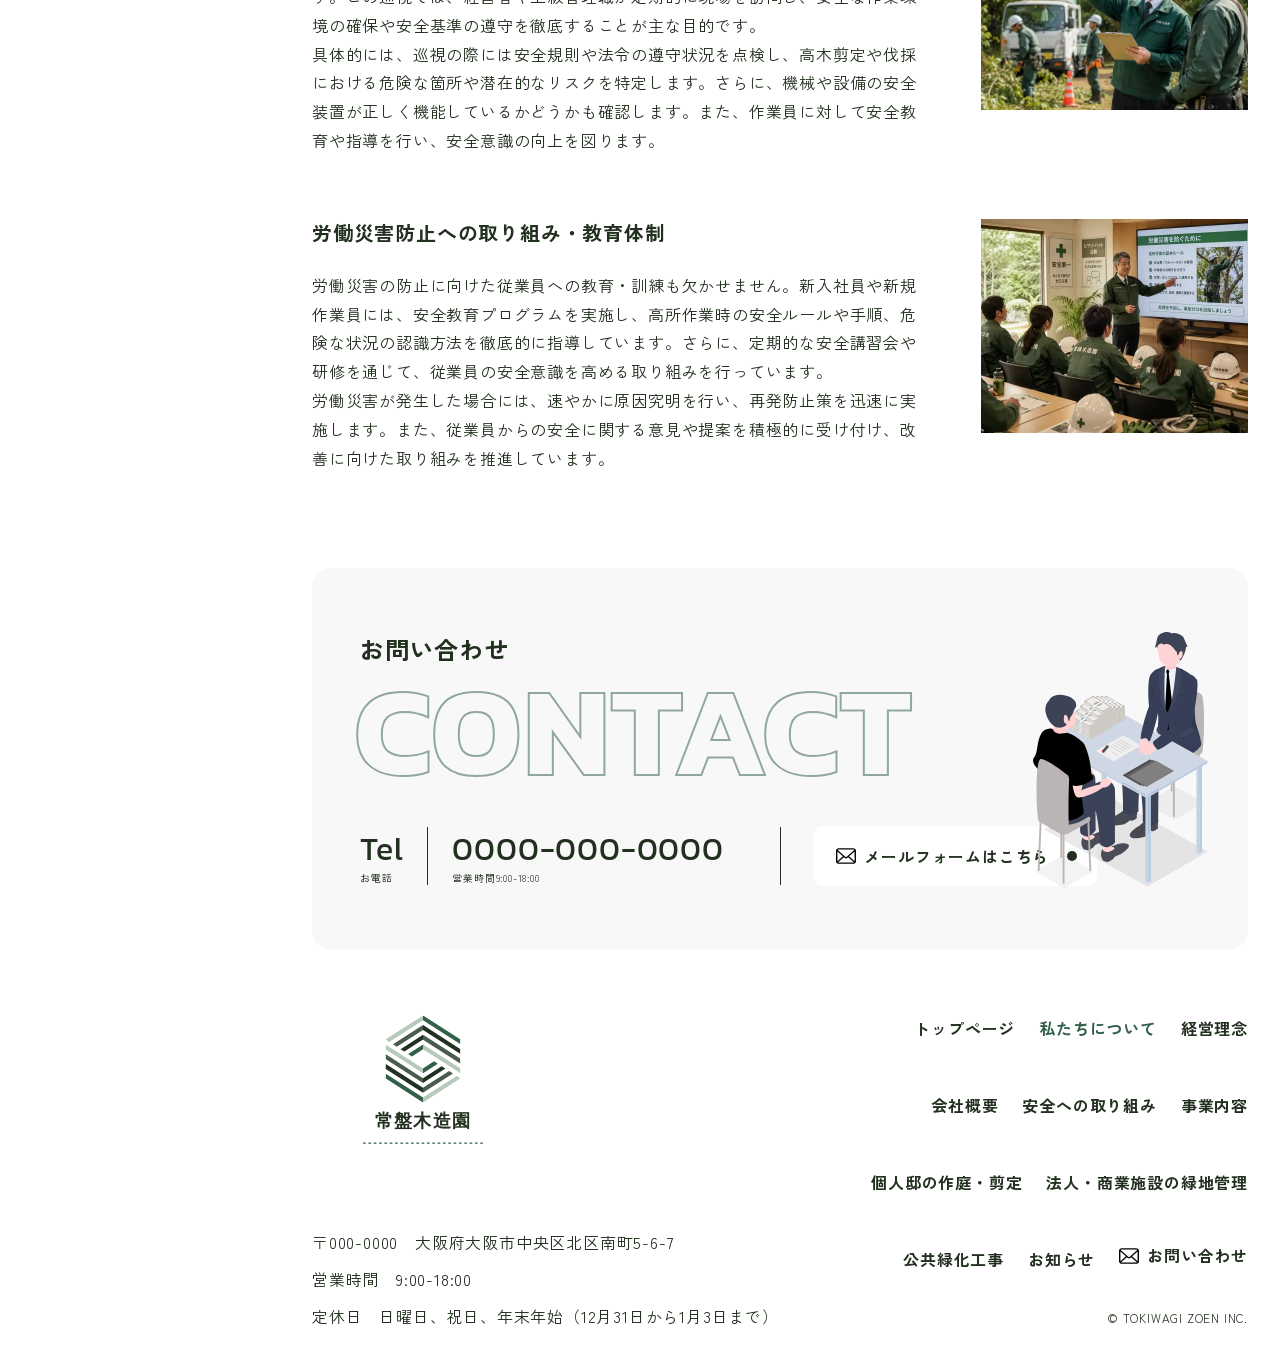
==== commit eafb4869: "画像最適化: WebP化・表示サイズへのリサイズ・重複統合・寸法属性/読み込み優先度の修正 - 全写真をWebPへ変換し表示サイズ基準(2x上限)でリサイズ(合計約12MB→約2.9MB) - 完全重" ====
--- a/about/index.html
+++ b/about/index.html
@@ -76,10 +76,11 @@
         <div class="l-container">
           <img
             class="c-page-header__hero"
-            src="../assets/img/about-hero.jpg"
+            src="../assets/img/about-hero.webp"
             alt="緑豊かな庭園を見上げる庭師"
-            width="2240"
-            height="1322"
+            width="1600"
+            height="1067"
+            fetchpriority="high"
           />
           <div class="c-heading-row u-mt-lg">
             <div>
@@ -127,10 +128,11 @@
           </h2>
           <img
             class="u-mt-lg"
-            src="../assets/img/vision.png"
+            src="../assets/img/vision.webp"
             alt="常盤木造園の経営理念を構成する6要素: 品質第一、顧客志向、自然との調和、地域貢献、チームワーク、誠実と透明性"
-            width="1846"
-            height="1038"
+            width="1672"
+            height="941"
+            loading="lazy"
           />
         </div>
       </section>
@@ -159,7 +161,7 @@
               </p>
             </div>
             <figure class="c-media-text__media c-media-text__media--lg">
-              <img src="../assets/img/ceo.jpg" alt="作業着姿で腕を組む代表取締役" width="662" height="850" />
+              <img src="../assets/img/ceo.webp" alt="作業着姿で腕を組む代表取締役" width="662" height="848" loading="lazy" />
               <figcaption class="c-media-text__caption">
                 代表取締役
                 <span class="c-media-text__caption-name">常盤　樹</span>
@@ -218,10 +220,11 @@
             </div>
             <img
               class="c-media-text__media c-media-text__media--sm"
-              src="../assets/img/safety01.jpg"
+              src="../assets/img/safety01.webp"
               alt="現場で安全確認を行う作業員たち"
-              width="534"
-              height="416"
+              width="1312"
+              height="1025"
+              loading="lazy"
             />
           </div>
           <div class="c-media-text u-mt-2xl">
@@ -236,10 +239,11 @@
             </div>
             <img
               class="c-media-text__media c-media-text__media--sm"
-              src="../assets/img/safety02.jpg"
+              src="../assets/img/safety02.webp"
               alt="研修室で安全教育を受ける従業員"
               width="534"
-              height="416"
+              height="428"
+              loading="lazy"
             />
           </div>
         </div>
@@ -273,6 +277,7 @@
             alt=""
             width="175"
             height="256"
+            loading="lazy"
           />
         </section>
       </div>
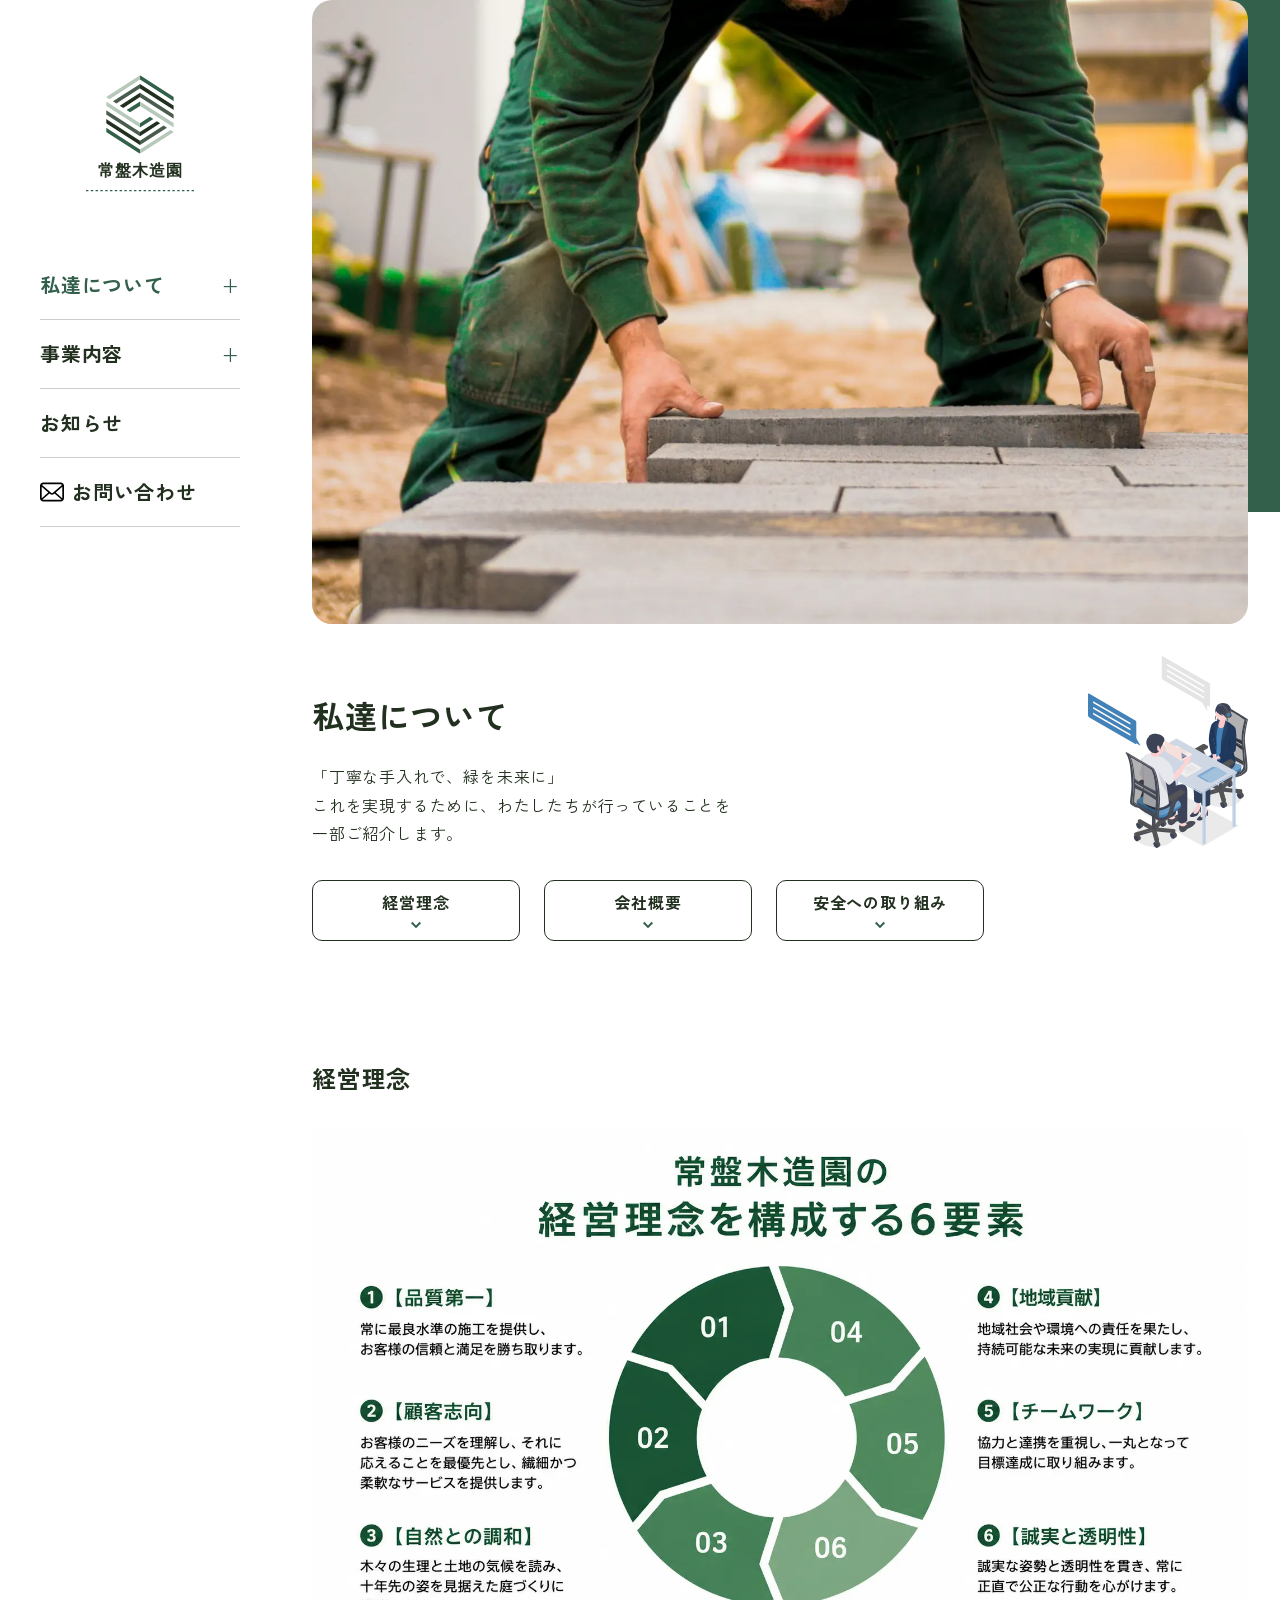
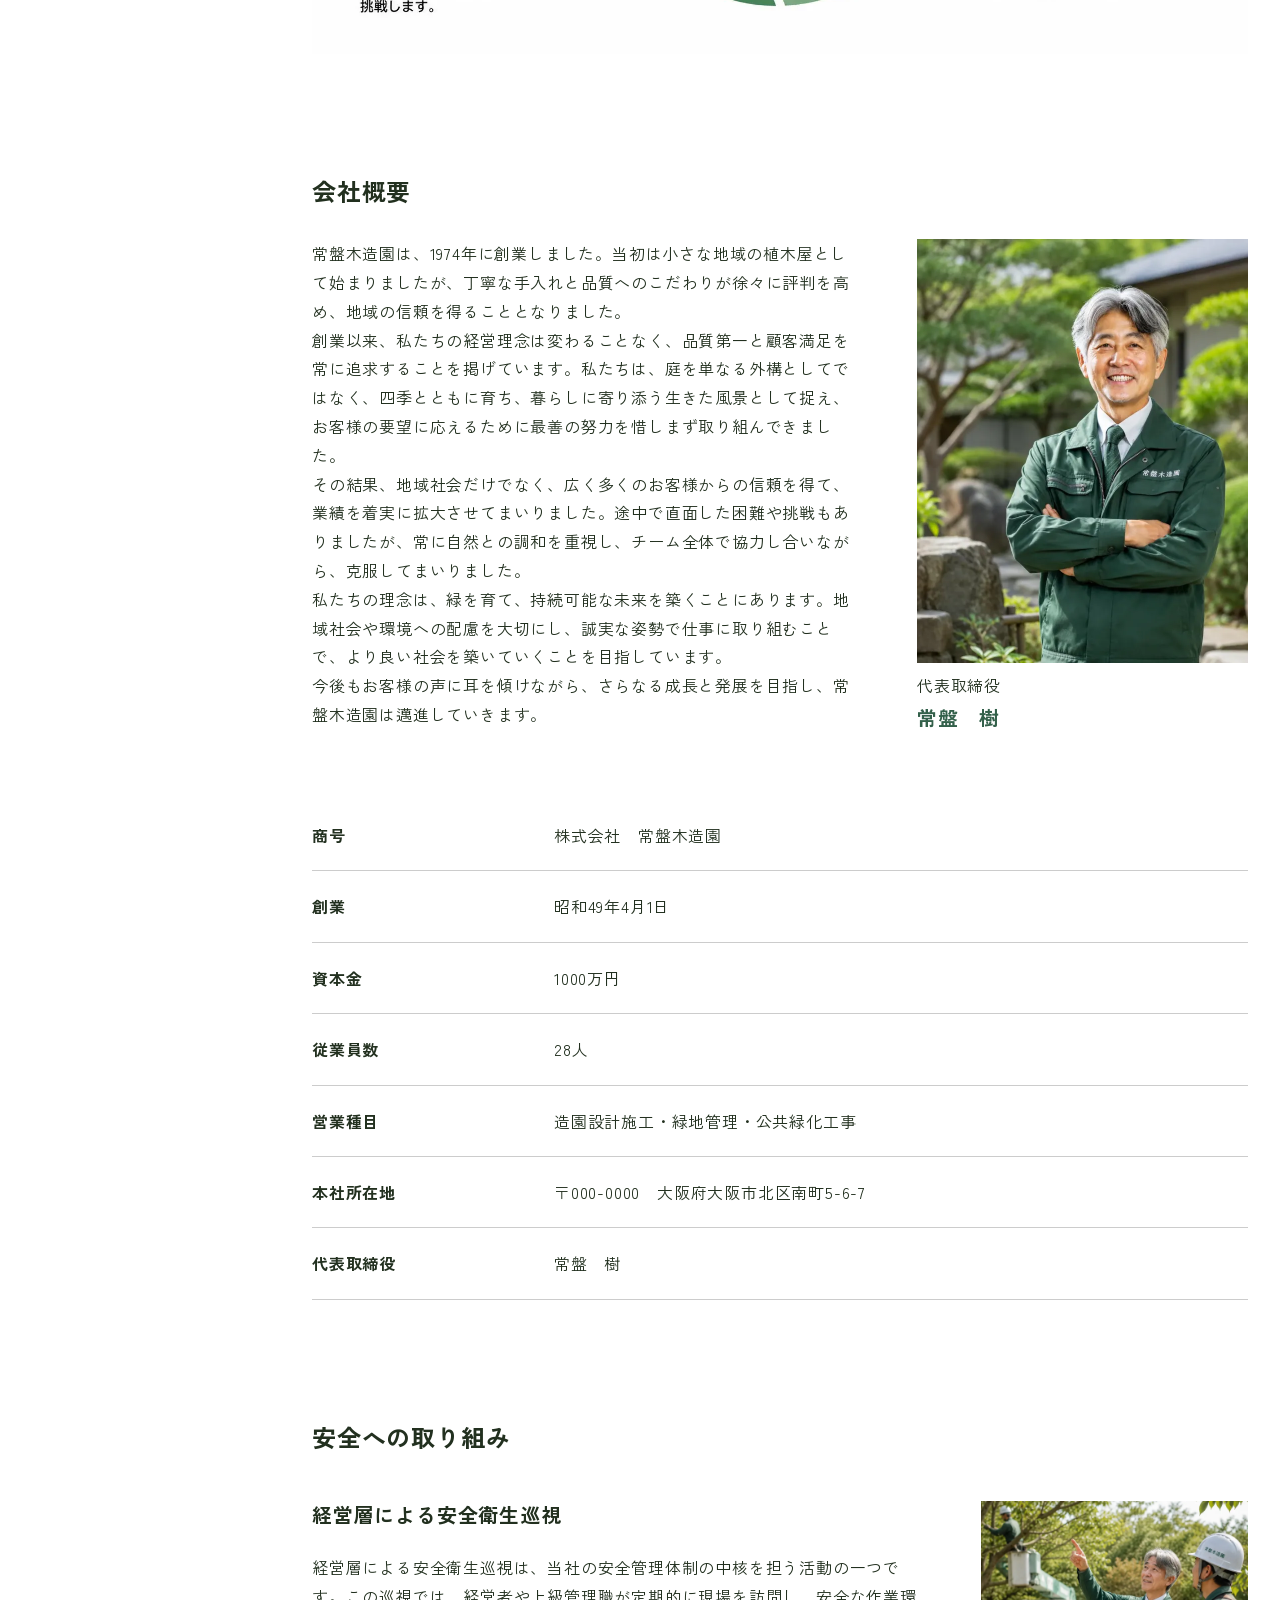
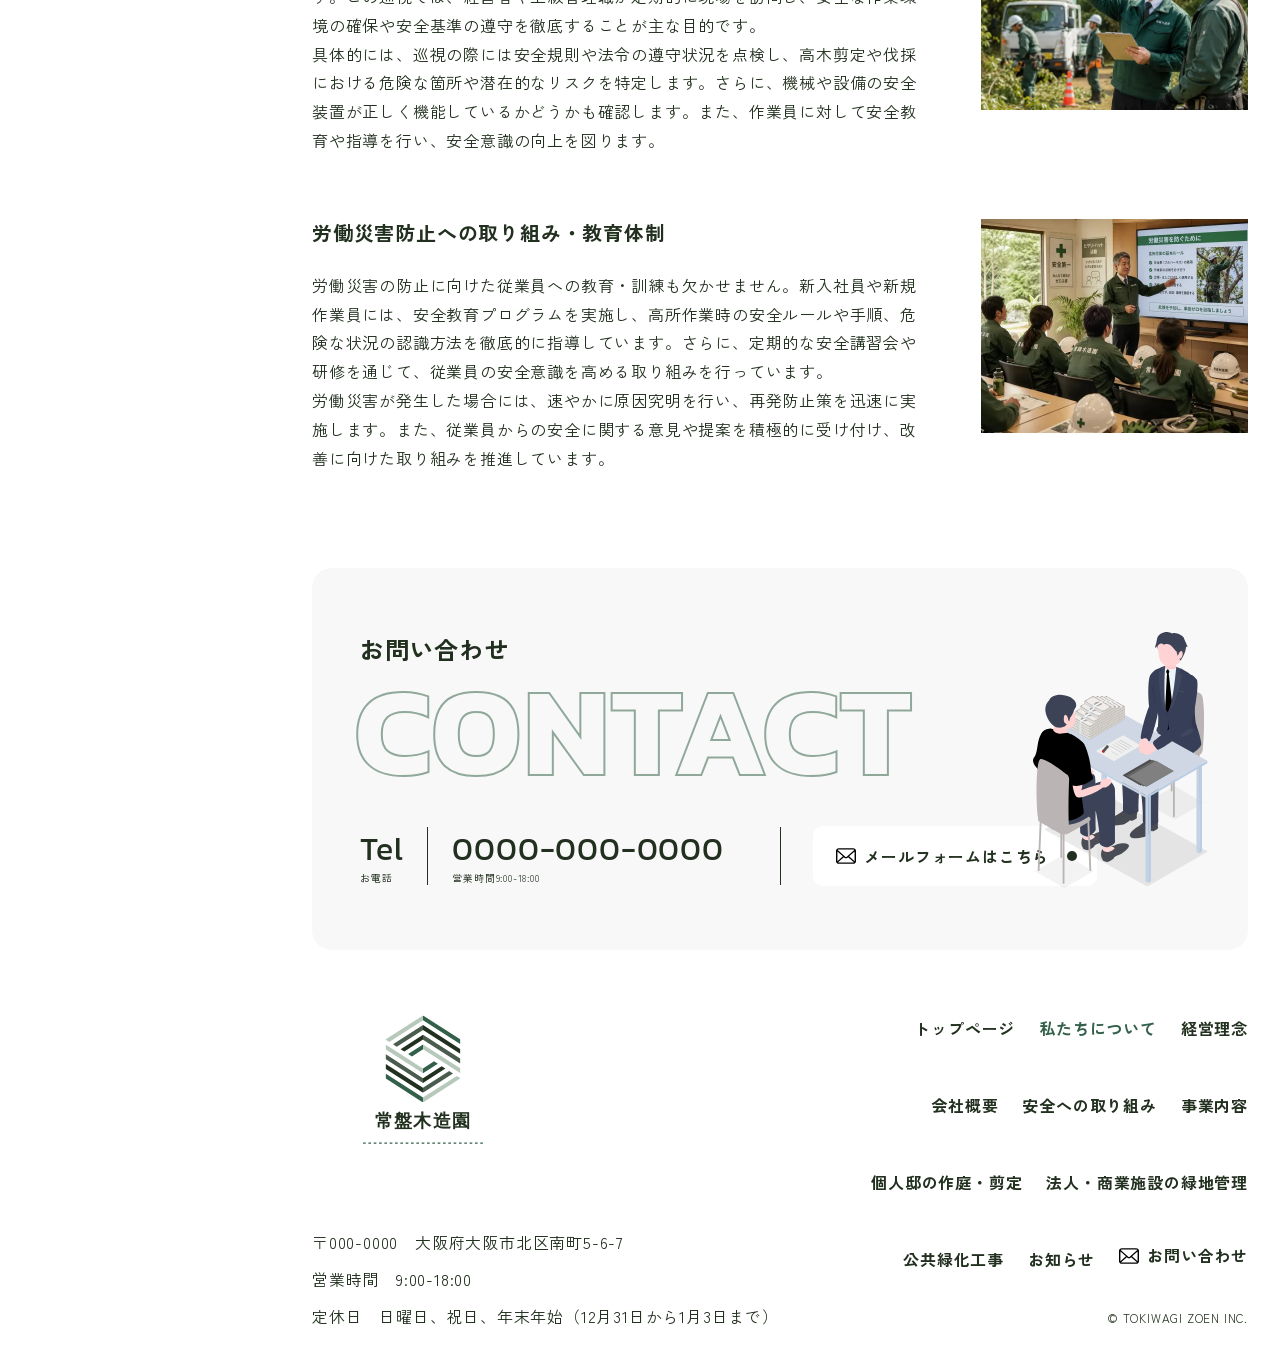
==== commit e55adcd8: "HTML・文言・フォーム修正: 住所統一・title整理・お知らせタイトル統一・disabledのJS付与化 - 住所表記の矛盾を修正し「大阪府大阪市北区南町5-6-7」に全ページ統一(フッター・会社" ====
--- a/about/index.html
+++ b/about/index.html
@@ -11,6 +11,7 @@
     />
     <link rel="icon" type="image/svg+xml" href="../assets/favicon/favicon.svg" />
     <link rel="icon" type="image/png" href="../assets/favicon/favicon.png" />
+    <link rel="apple-touch-icon" href="../assets/favicon/apple-touch-icon.png" />
     <link rel="preconnect" href="https://fonts.googleapis.com" />
     <link rel="preconnect" href="https://fonts.gstatic.com" crossorigin />
     <link
@@ -21,6 +22,7 @@
     <script src="../js/main.js" defer></script>
   </head>
   <body>
+    <a class="c-skip-link" href="#main">本文へスキップ</a>
     <header class="l-sidebar">
       <p class="l-sidebar__logo">
         <a href="../">
@@ -71,7 +73,7 @@
       </nav>
     </header>
 
-    <main class="l-main">
+    <main class="l-main" id="main" tabindex="-1">
       <div class="c-page-header">
         <div class="l-container">
           <img
@@ -192,7 +194,7 @@
               </tr>
               <tr>
                 <th>本社所在地</th>
-                <td>〒000-0000　大阪府大阪市中央区北区南町5-6-7</td>
+                <td>〒000-0000　大阪府大阪市北区南町5-6-7</td>
               </tr>
               <tr>
                 <th>代表取締役</th>
@@ -311,7 +313,7 @@
           </ul>
         </nav>
         <address class="l-footer__info">
-          <p>〒000-0000　大阪府大阪市中央区北区南町5-6-7</p>
+          <p>〒000-0000　大阪府大阪市北区南町5-6-7</p>
           <p>営業時間　9:00-18:00</p>
           <p>定休日　日曜日、祝日、年末年始（12月31日から1月3日まで）</p>
         </address>
--- a/css/style.css
+++ b/css/style.css
@@ -15,6 +15,7 @@
 @import url("layout/_section.css");
 
 /* Object: Component */
+@import url("object/component/_skip-link.css");
 @import url("object/component/_global-nav.css");
 @import url("object/component/_footer-nav.css");
 @import url("object/component/_button.css");
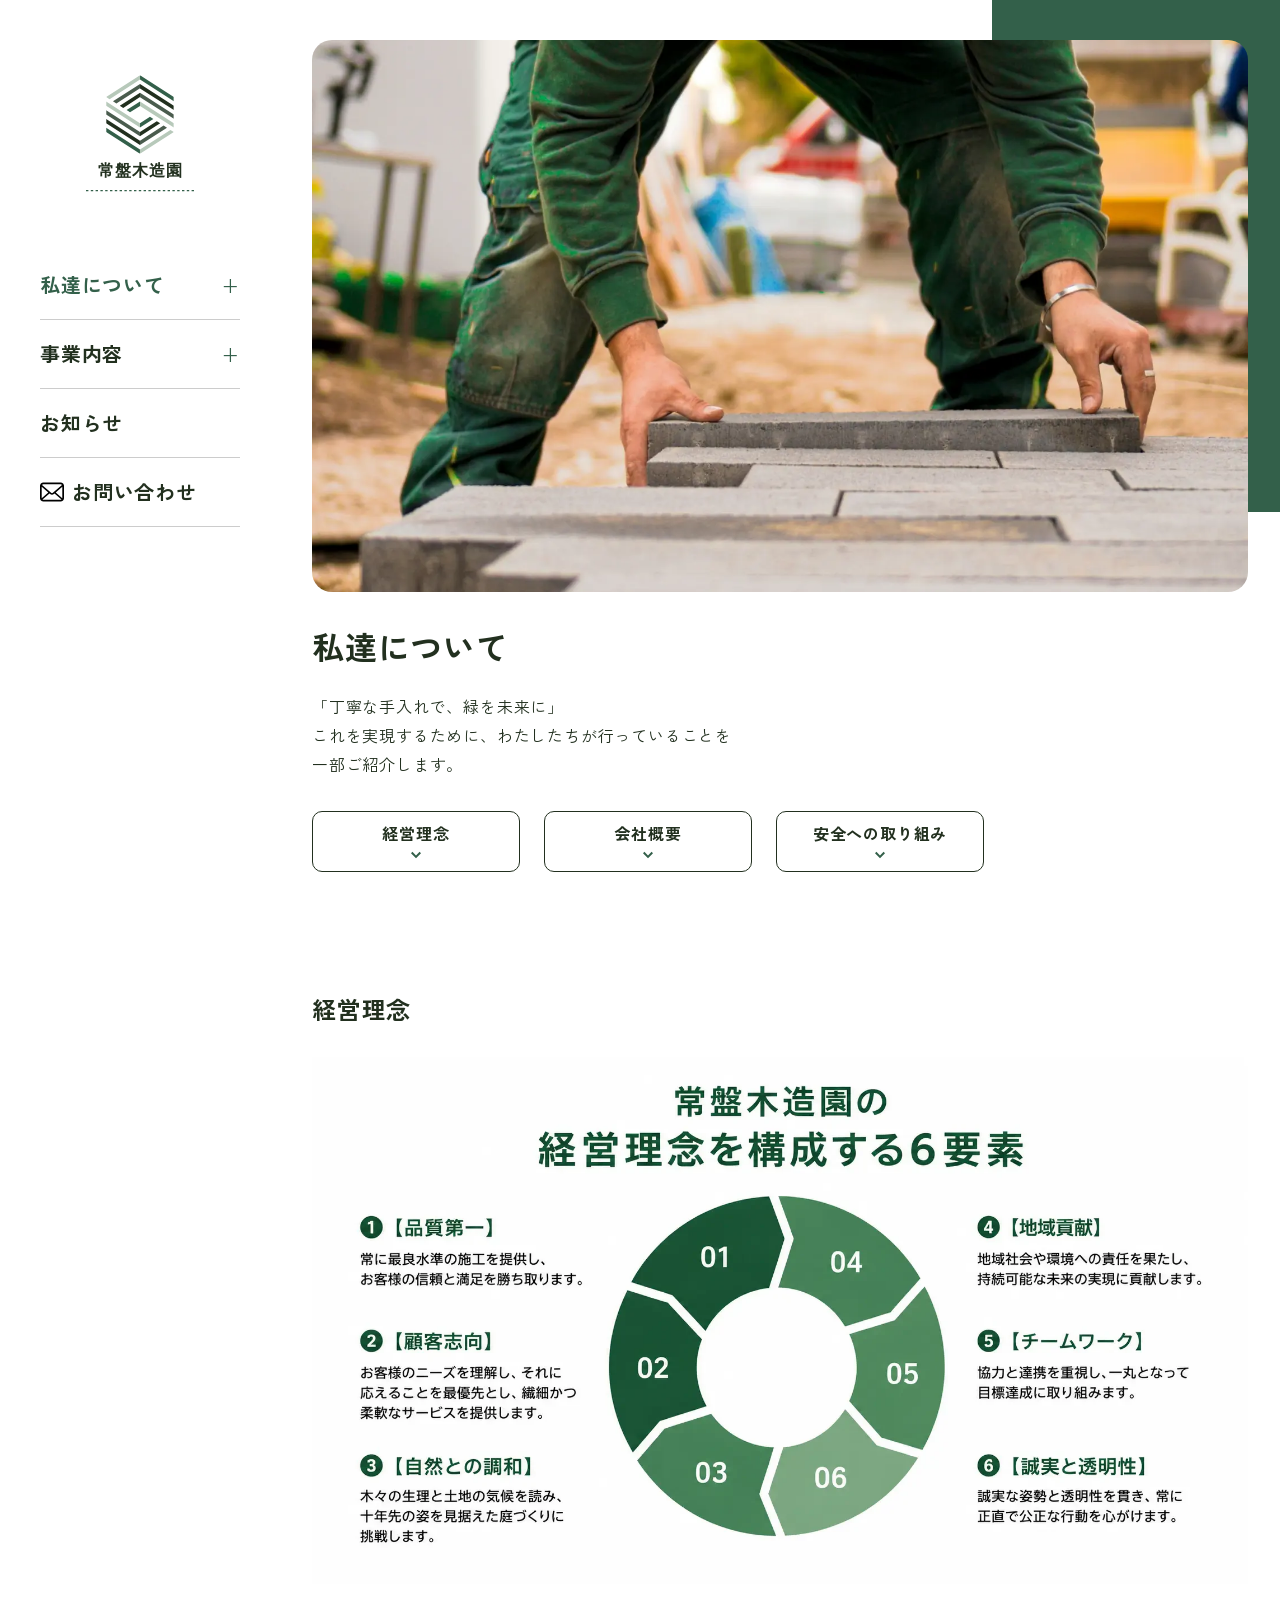
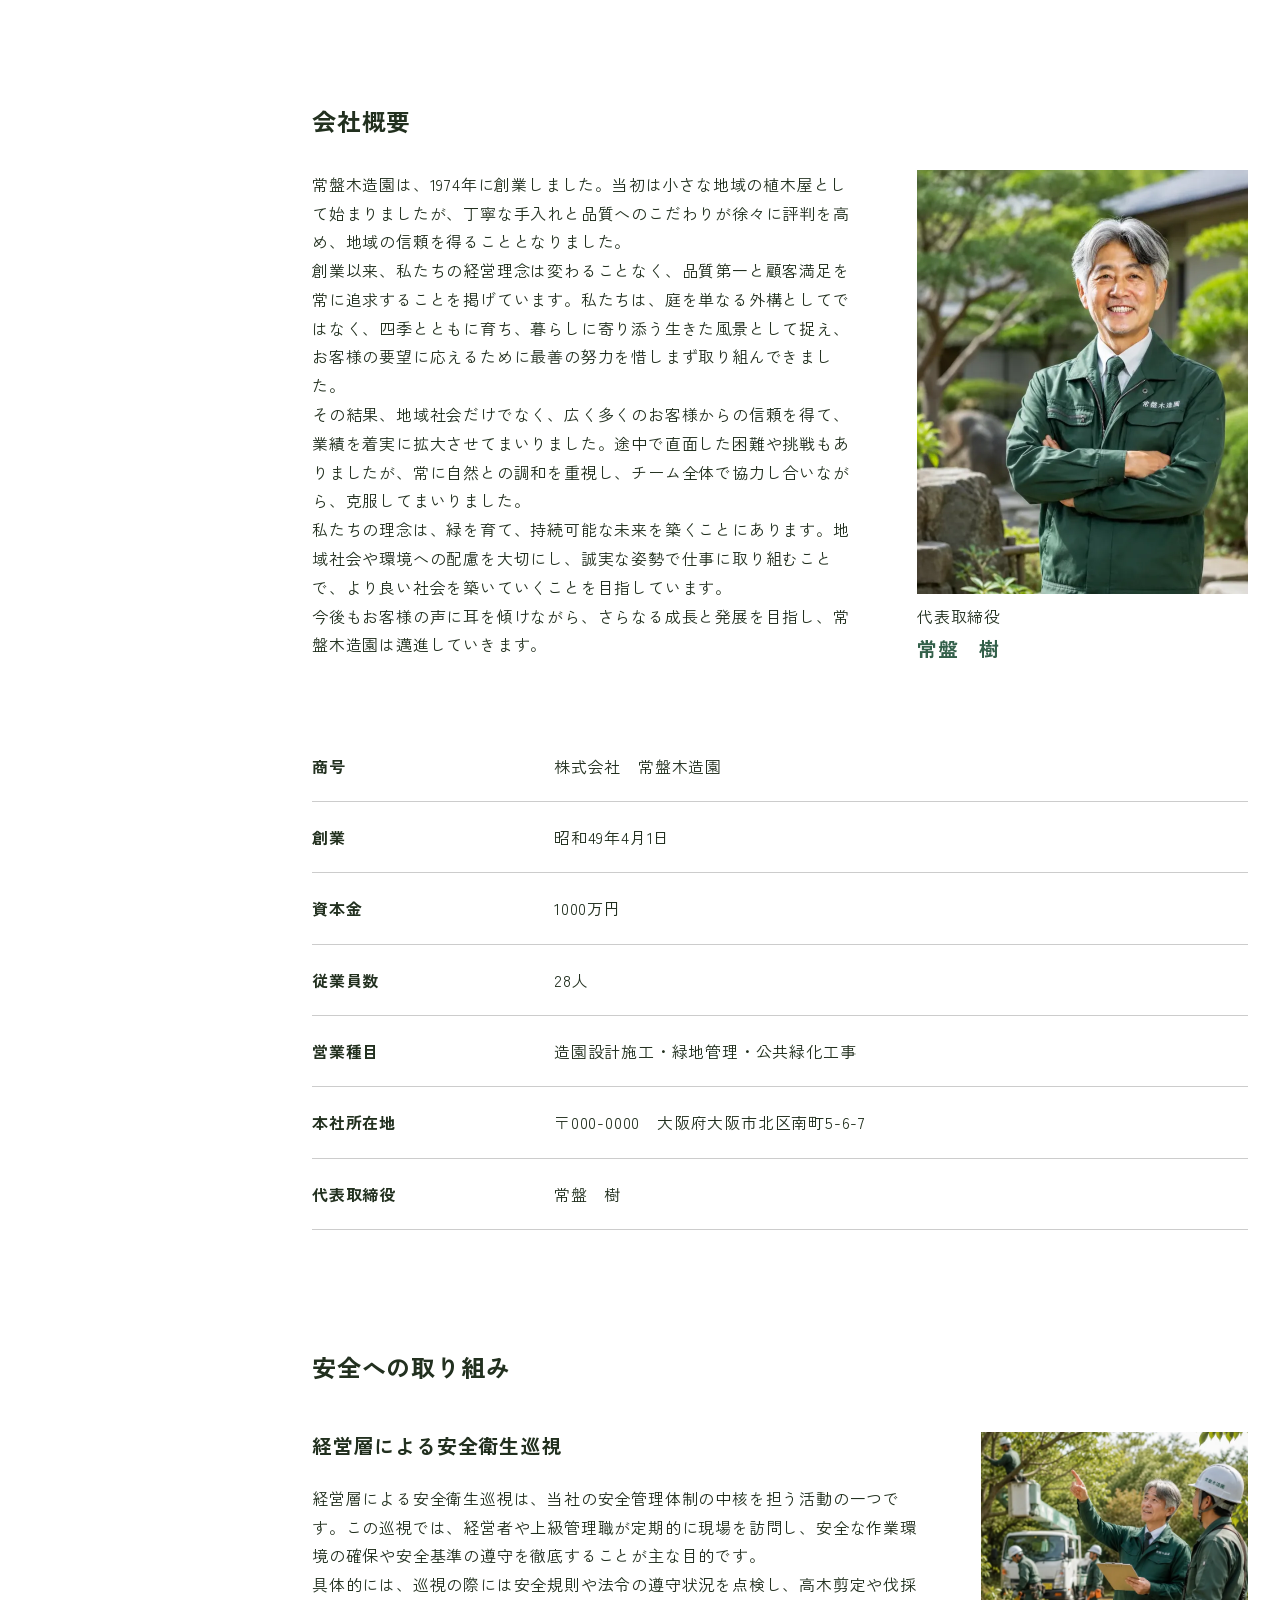
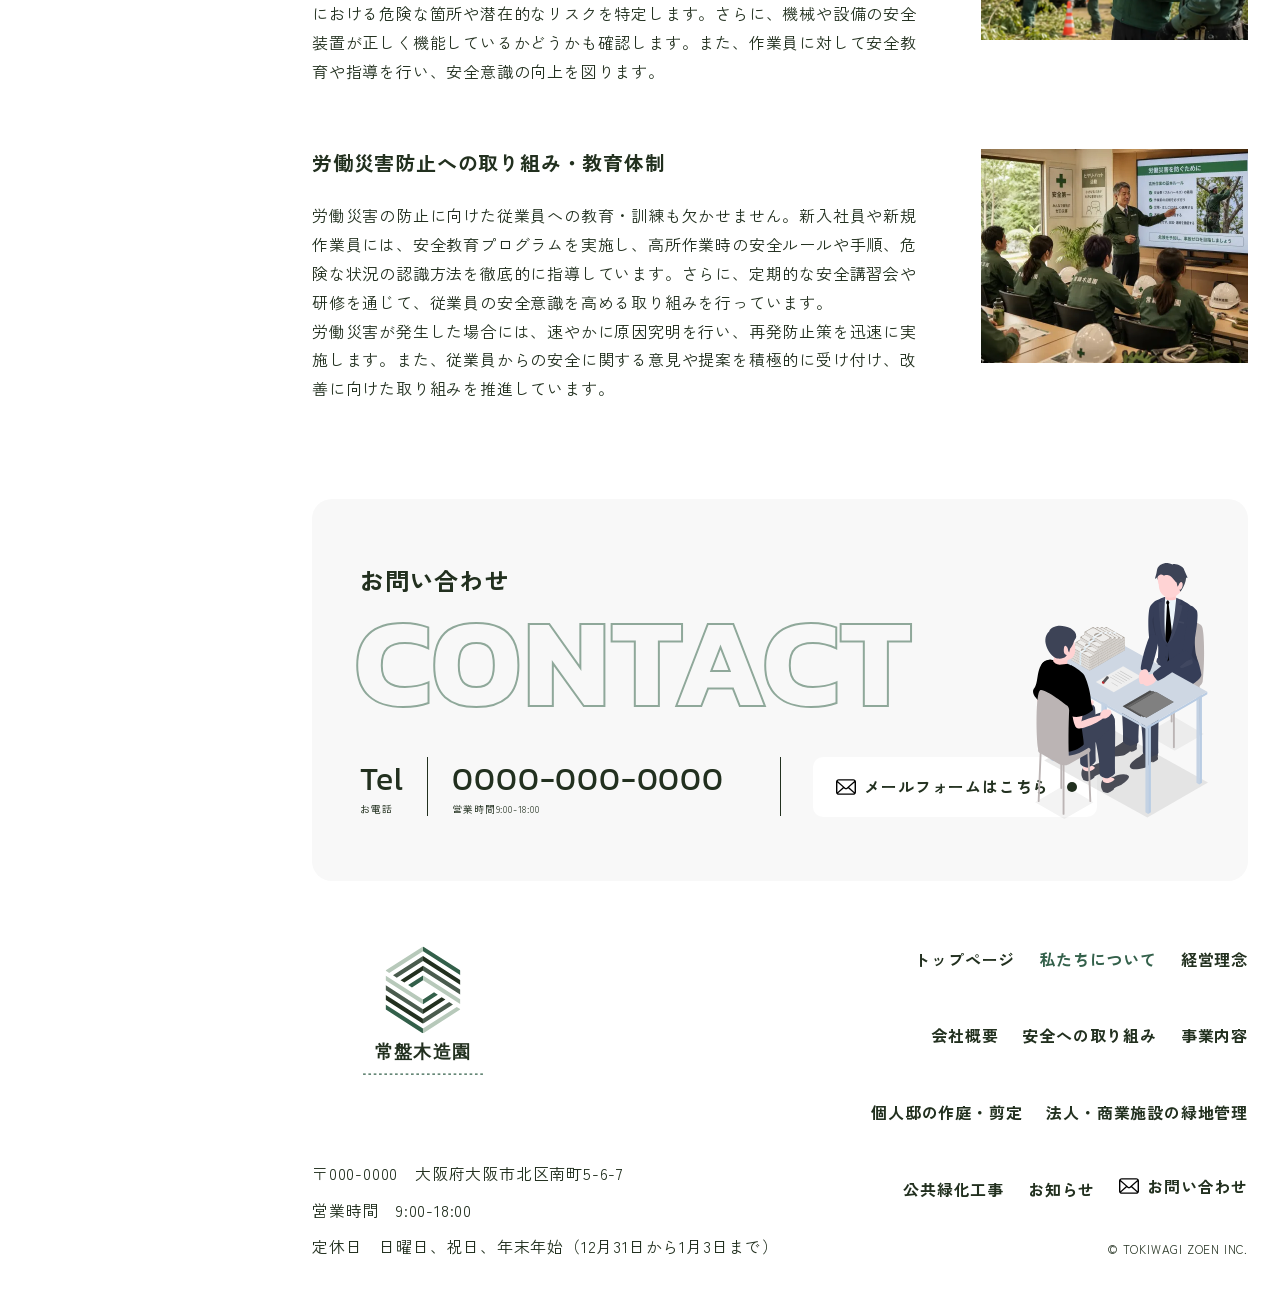
==== commit a9078ed6: "下層ページ画像調整: FVサイズ統一・事業内容セクション比率修正・施工事例画像差し替え about/service/contact/thanksのFV画像をPC表示で約1120×660に統一し、TOP" ====
--- a/about/index.html
+++ b/about/index.html
@@ -25,7 +25,7 @@
     <a class="c-skip-link" href="#main">本文へスキップ</a>
     <header class="l-sidebar">
       <p class="l-sidebar__logo">
-        <a href="../">
+        <a href="../index.html">
           <img src="../assets/svg/logo.svg" alt="常盤木造園" width="200" height="121" />
         </a>
       </p>
@@ -41,29 +41,29 @@
       <nav class="c-global-nav js-global-nav" id="global-nav" aria-label="サイト内ナビゲーション">
         <ul class="c-global-nav__list">
           <li class="c-global-nav__group u-sp-only">
-            <a class="c-global-nav__parent" href="../">トップページ</a>
+            <a class="c-global-nav__parent" href="../index.html">トップページ</a>
           </li>
           <li class="c-global-nav__group c-global-nav__group--has-sub">
-            <a class="c-global-nav__parent" href="../about/" aria-current="page">私達について</a>
+            <a class="c-global-nav__parent" href="../about/index.html" aria-current="page">私達について</a>
             <ul class="c-global-nav__sub">
-              <li><a class="c-global-nav__link" href="../about/#philosophy">経営理念</a></li>
-              <li><a class="c-global-nav__link" href="../about/#company">会社概要</a></li>
-              <li><a class="c-global-nav__link" href="../about/#safety">安全への取り組み</a></li>
+              <li><a class="c-global-nav__link" href="../about/index.html#philosophy">経営理念</a></li>
+              <li><a class="c-global-nav__link" href="../about/index.html#company">会社概要</a></li>
+              <li><a class="c-global-nav__link" href="../about/index.html#safety">安全への取り組み</a></li>
             </ul>
           </li>
           <li class="c-global-nav__group c-global-nav__group--has-sub">
-            <a class="c-global-nav__parent" href="../service/">事業内容</a>
+            <a class="c-global-nav__parent" href="../service/index.html">事業内容</a>
             <ul class="c-global-nav__sub">
-              <li><a class="c-global-nav__link" href="../service/#housing">個人邸の作庭・剪定</a></li>
-              <li><a class="c-global-nav__link" href="../service/#corporate">法人・商業施設の緑地管理</a></li>
-              <li><a class="c-global-nav__link" href="../service/#public">公共緑化工事</a></li>
+              <li><a class="c-global-nav__link" href="../service/index.html#housing">個人邸の作庭・剪定</a></li>
+              <li><a class="c-global-nav__link" href="../service/index.html#corporate">法人・商業施設の緑地管理</a></li>
+              <li><a class="c-global-nav__link" href="../service/index.html#public">公共緑化工事</a></li>
             </ul>
           </li>
           <li class="c-global-nav__group">
-            <a class="c-global-nav__parent" href="../#news">お知らせ</a>
+            <a class="c-global-nav__parent" href="../index.html#news">お知らせ</a>
           </li>
           <li class="c-global-nav__group">
-            <a class="c-global-nav__parent" href="../contact/">
+            <a class="c-global-nav__parent" href="../contact/index.html">
               <img src="../assets/svg/icon-mail.svg" alt="" width="24" height="24" />
               お問い合わせ
             </a>
@@ -92,13 +92,6 @@
                 これを実現するために、わたしたちが行っていることを一部ご紹介します。
               </p>
             </div>
-            <img
-              class="c-heading-row__illust"
-              src="../assets/svg/illust-hearing.svg"
-              alt=""
-              width="165"
-              height="198"
-            />
           </div>
           <ul class="c-page-header__anchors">
             <li>
@@ -268,7 +261,7 @@
                 <span class="c-tel__note">営業時間9:00-18:00</span>
               </div>
             </div>
-            <a class="c-button c-button--mail" href="../contact/">
+            <a class="c-button c-button--mail" href="../contact/index.html">
               <img class="c-button__icon" src="../assets/svg/icon-mail.svg" alt="" width="20" height="20" />
               メールフォームはこちら
             </a>
@@ -288,24 +281,24 @@
     <footer class="l-footer">
       <div class="l-footer__inner l-container">
         <p class="l-footer__logo">
-          <a href="../">
+          <a href="../index.html">
             <img src="../assets/svg/logo.svg" alt="常盤木造園" width="222" height="133" />
           </a>
         </p>
         <nav class="l-footer__nav" aria-label="フッターナビゲーション">
           <ul class="c-footer-nav">
-            <li><a class="c-footer-nav__link" href="../">トップページ</a></li>
-            <li><a class="c-footer-nav__link" href="../about/" aria-current="page">私たちについて</a></li>
-            <li><a class="c-footer-nav__link" href="../about/#philosophy">経営理念</a></li>
-            <li><a class="c-footer-nav__link" href="../about/#company">会社概要</a></li>
-            <li><a class="c-footer-nav__link" href="../about/#safety">安全への取り組み</a></li>
-            <li><a class="c-footer-nav__link" href="../service/">事業内容</a></li>
-            <li><a class="c-footer-nav__link" href="../service/#housing">個人邸の作庭・剪定</a></li>
-            <li><a class="c-footer-nav__link" href="../service/#corporate">法人・商業施設の緑地管理</a></li>
-            <li><a class="c-footer-nav__link" href="../service/#public">公共緑化工事</a></li>
-            <li><a class="c-footer-nav__link" href="../#news">お知らせ</a></li>
+            <li><a class="c-footer-nav__link" href="../index.html">トップページ</a></li>
+            <li><a class="c-footer-nav__link" href="../about/index.html" aria-current="page">私たちについて</a></li>
+            <li><a class="c-footer-nav__link" href="../about/index.html#philosophy">経営理念</a></li>
+            <li><a class="c-footer-nav__link" href="../about/index.html#company">会社概要</a></li>
+            <li><a class="c-footer-nav__link" href="../about/index.html#safety">安全への取り組み</a></li>
+            <li><a class="c-footer-nav__link" href="../service/index.html">事業内容</a></li>
+            <li><a class="c-footer-nav__link" href="../service/index.html#housing">個人邸の作庭・剪定</a></li>
+            <li><a class="c-footer-nav__link" href="../service/index.html#corporate">法人・商業施設の緑地管理</a></li>
+            <li><a class="c-footer-nav__link" href="../service/index.html#public">公共緑化工事</a></li>
+            <li><a class="c-footer-nav__link" href="../index.html#news">お知らせ</a></li>
             <li>
-              <a class="c-footer-nav__link" href="../contact/">
+              <a class="c-footer-nav__link" href="../contact/index.html">
                 <img src="../assets/svg/icon-mail.svg" alt="" width="20" height="20" />
                 お問い合わせ
               </a>
--- a/css/style.css
+++ b/css/style.css
@@ -41,5 +41,4 @@
 
 /* Object: Utility */
 @import url("object/utility/_spacing.css");
-@import url("object/utility/_text.css");
 @import url("object/utility/_display.css");
